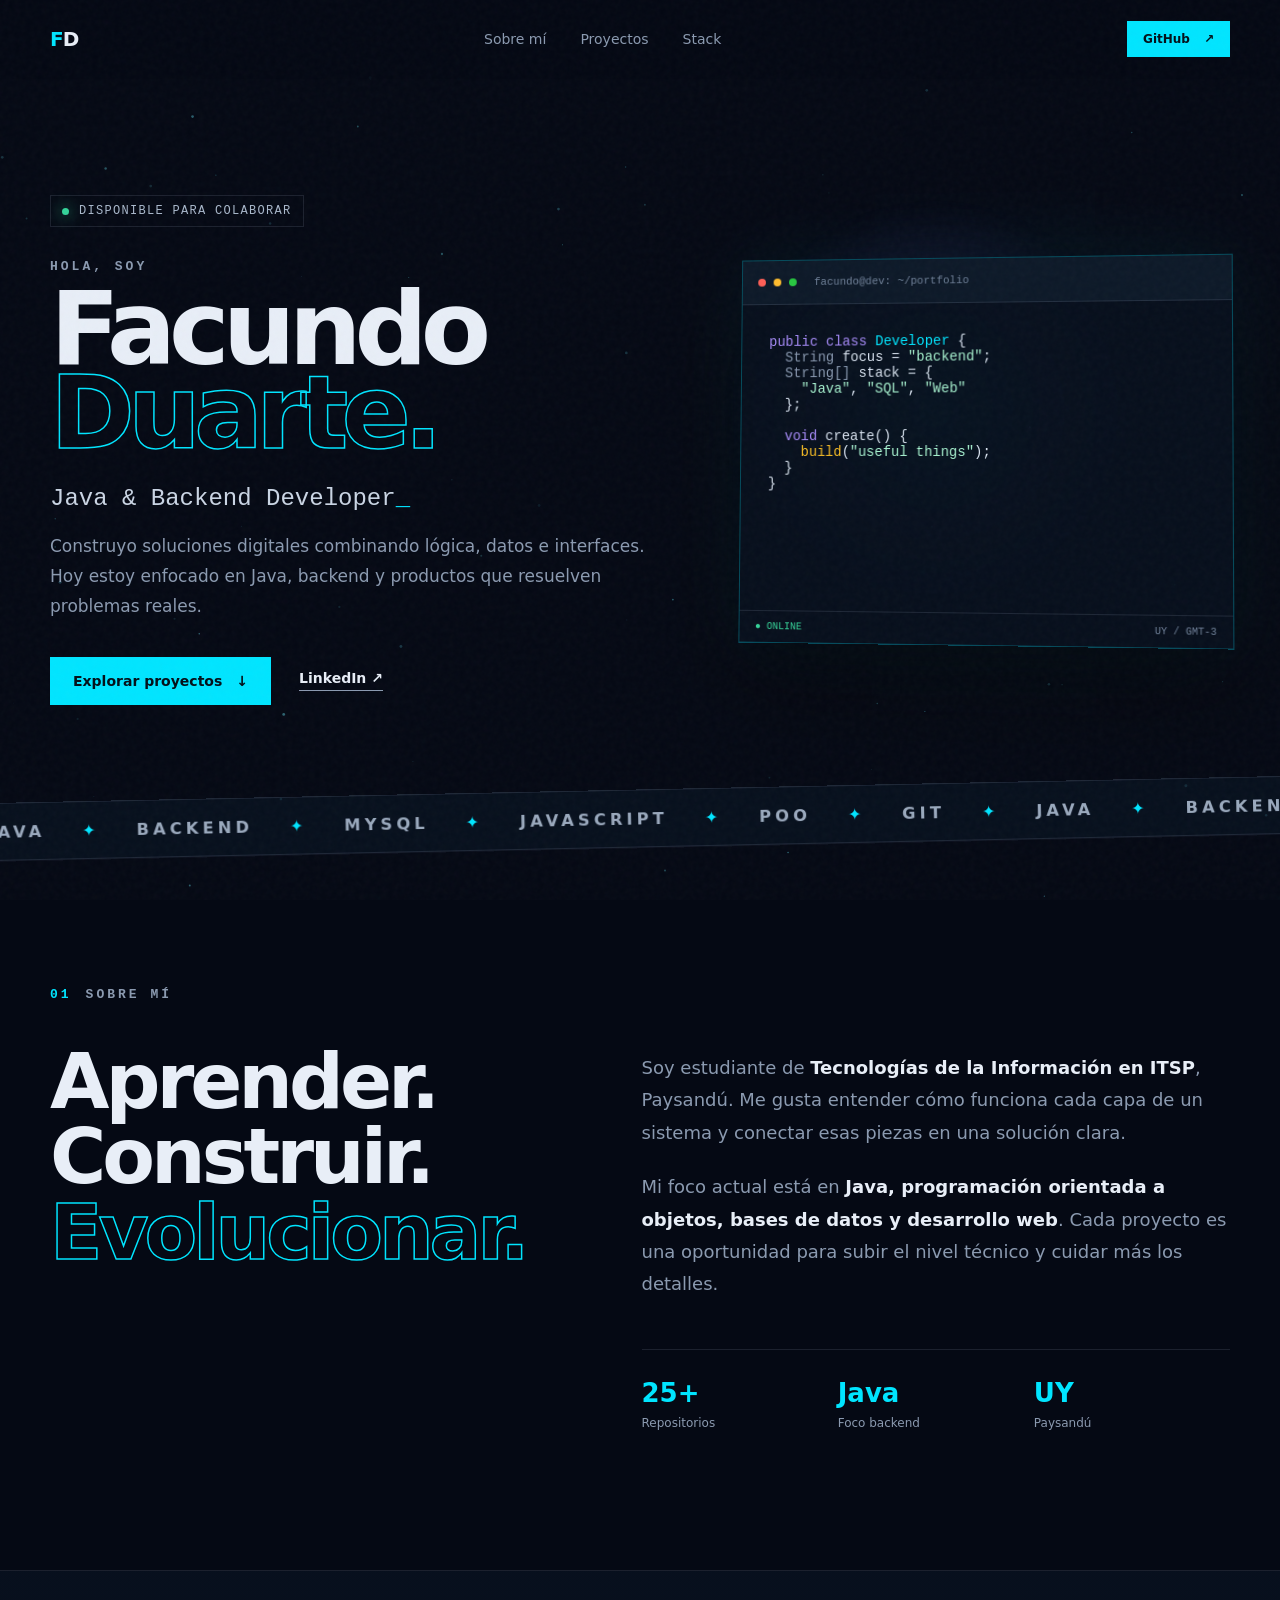
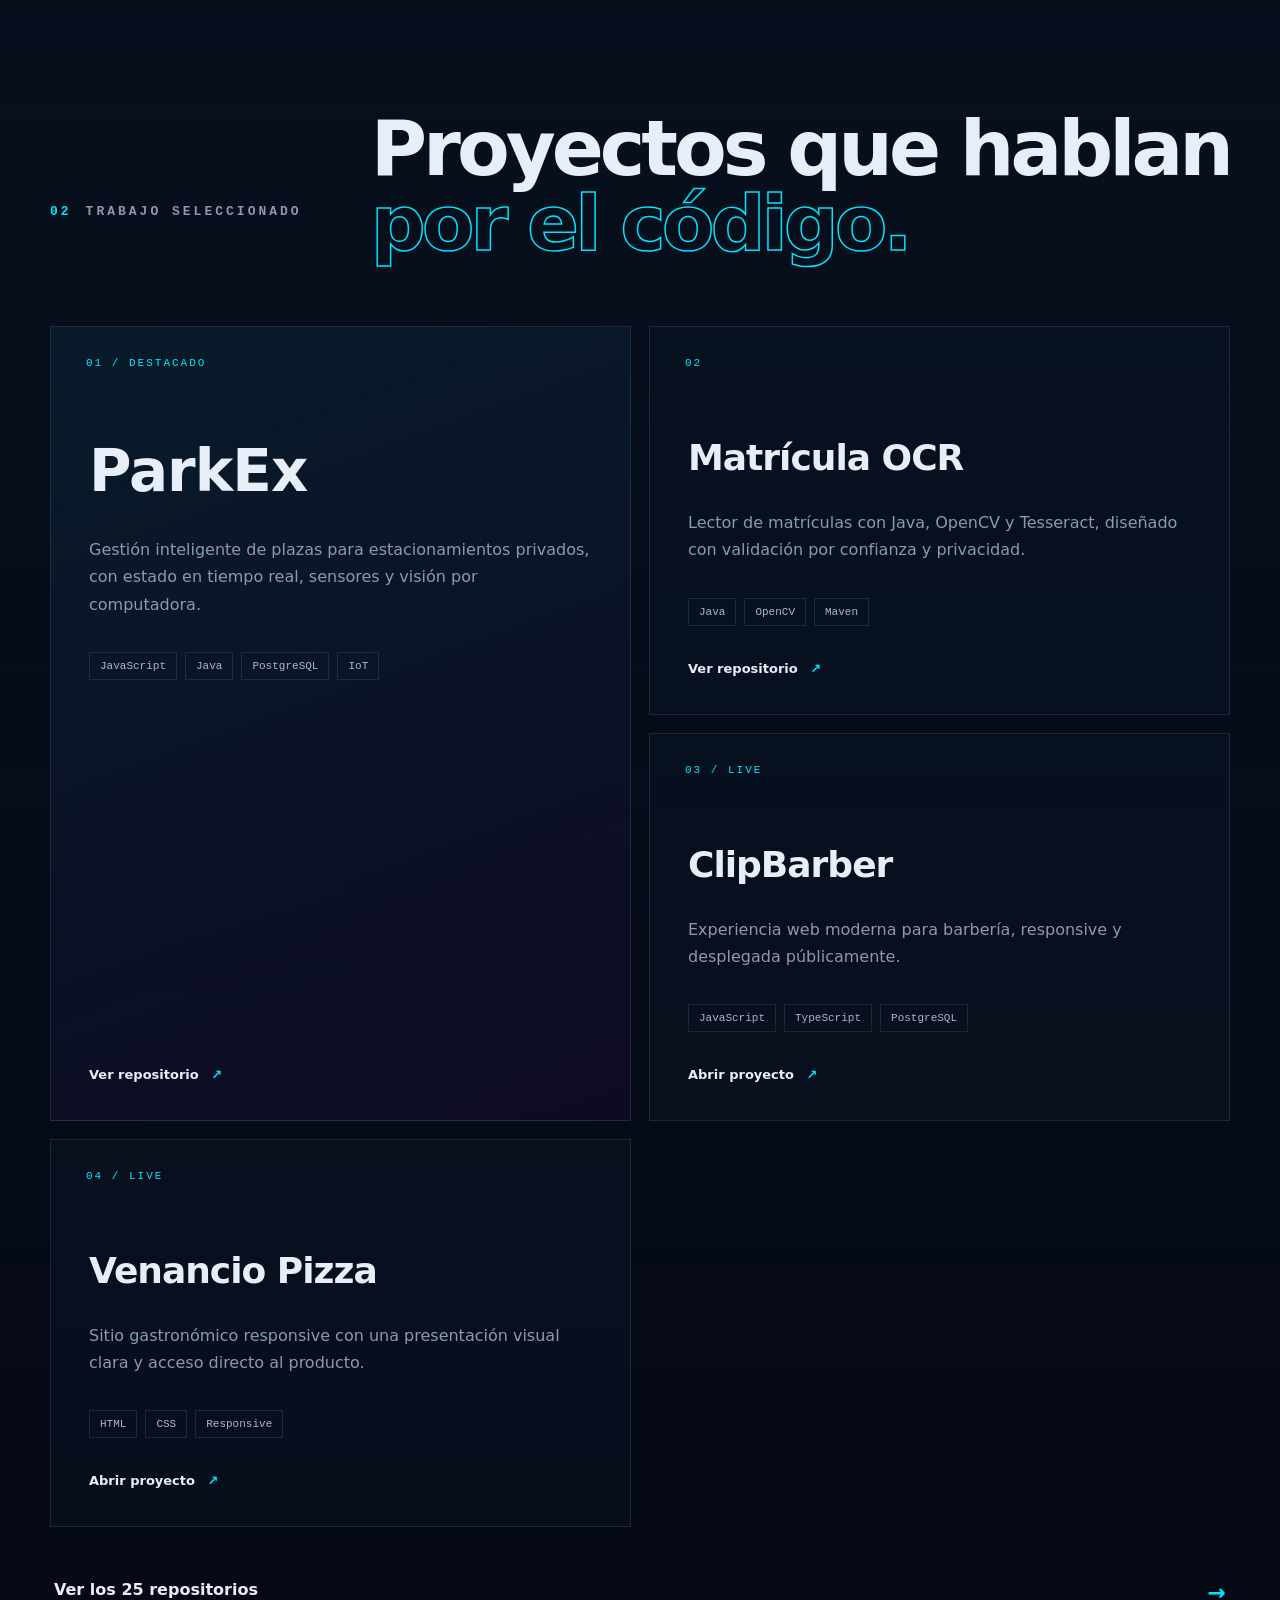
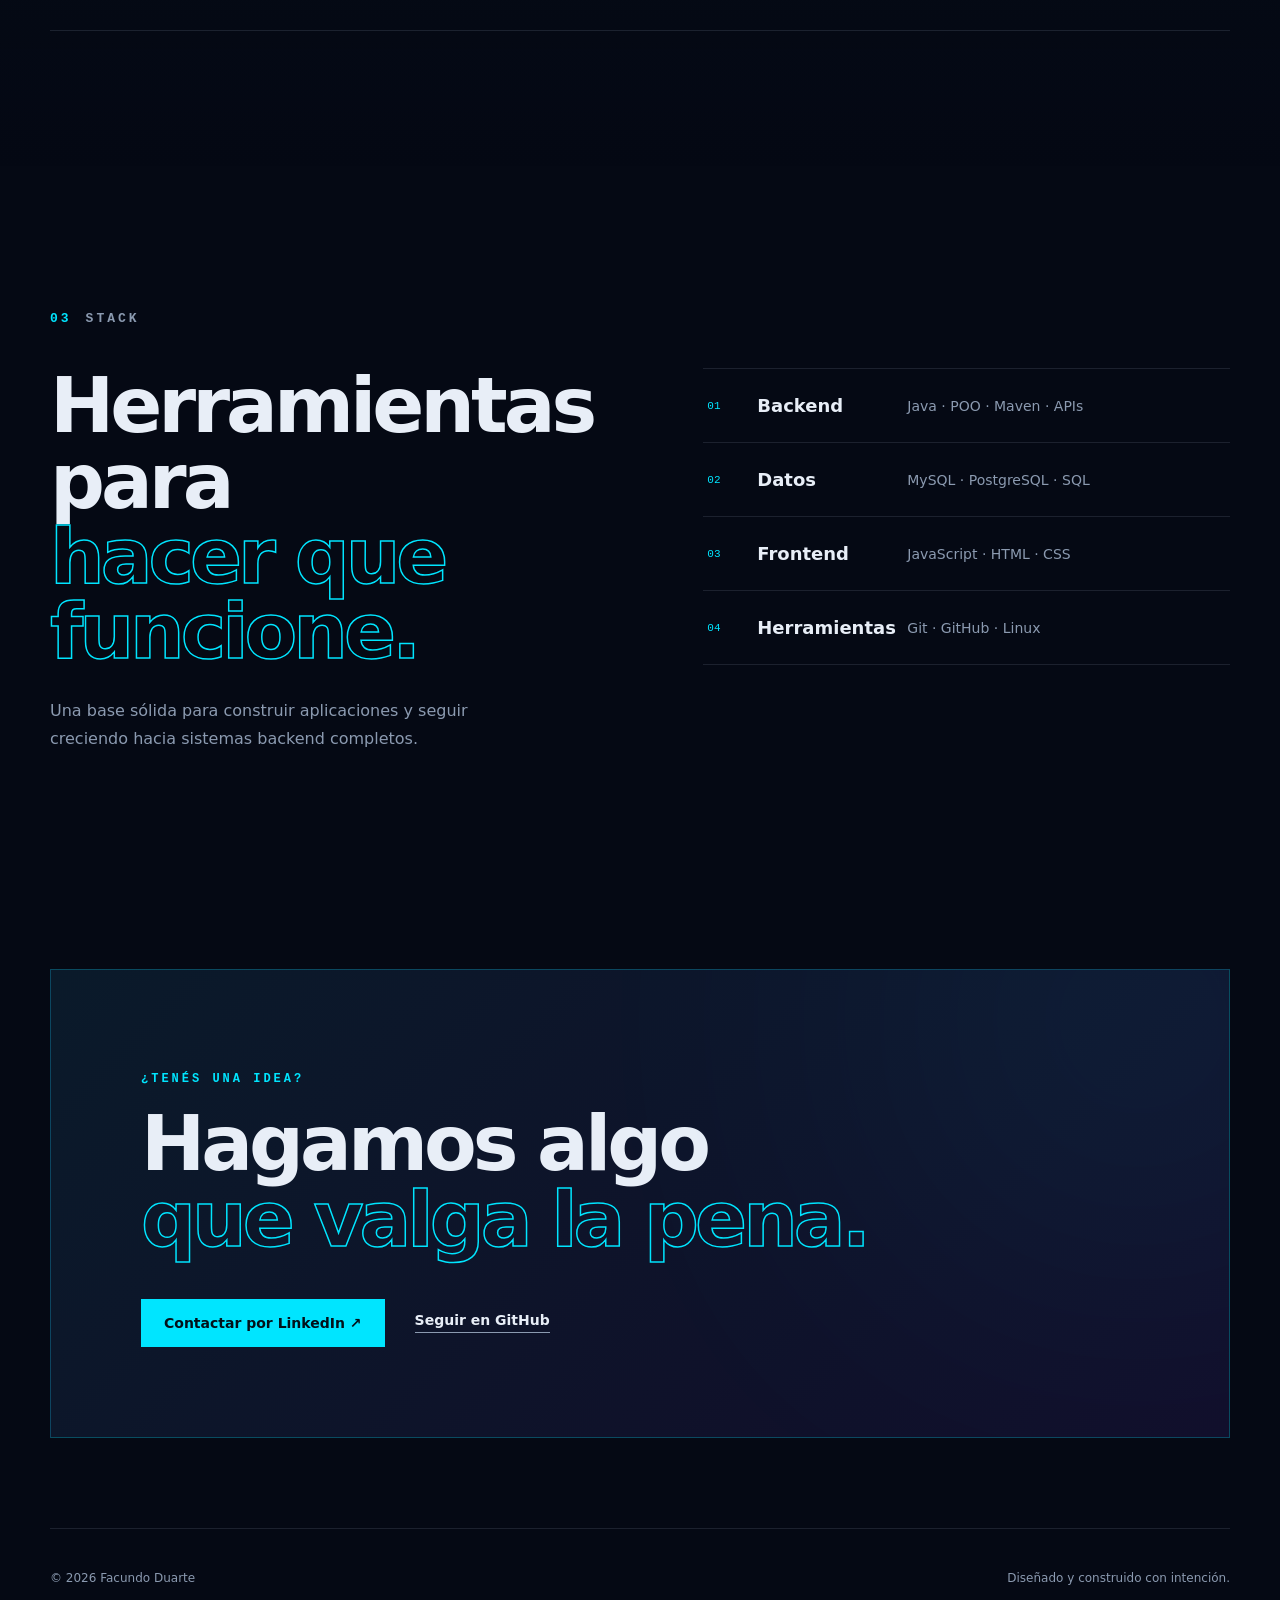
==== index.html @ 16b0f6a1 "feat: publicar portfolio profesional" ====
<!doctype html>
<html lang="es">
<head>
  <meta charset="utf-8" />
  <meta name="viewport" content="width=device-width, initial-scale=1" />
  <meta name="theme-color" content="#07111f" />
  <meta name="description" content="Portfolio de Facundo Duarte, desarrollador Java y backend en formación." />
  <meta property="og:title" content="Facundo Duarte — Java & Backend Developer" />
  <meta property="og:description" content="Proyectos, tecnologías y contacto profesional." />
  <meta property="og:type" content="website" />
  <title>Facundo Duarte — Java & Backend Developer</title>
  <link rel="icon" href="assets/favicon.svg" type="image/svg+xml" />
  <link rel="stylesheet" href="styles.css" />
</head>
<body>
  <canvas id="particles" aria-hidden="true"></canvas>
  <div class="noise" aria-hidden="true"></div>

  <header class="nav-wrap">
    <nav class="nav container" aria-label="Navegación principal">
      <a class="logo" href="#inicio" aria-label="Inicio"><span>F</span>D</a>
      <div class="nav-links">
        <a href="#sobre-mi">Sobre mí</a>
        <a href="#proyectos">Proyectos</a>
        <a href="#stack">Stack</a>
      </div>
      <a class="button button-small" href="https://github.com/facuduarte-dev" target="_blank" rel="noreferrer">GitHub <span>↗</span></a>
    </nav>
  </header>

  <main>
    <section id="inicio" class="hero container">
      <div class="hero-copy reveal">
        <div class="availability"><i></i> Disponible para colaborar</div>
        <p class="eyebrow">HOLA, SOY</p>
        <h1>Facundo<br /><span>Duarte.</span></h1>
        <p class="role"><span id="typed-role">Java & Backend Developer</span><b aria-hidden="true">_</b></p>
        <p class="lead">Construyo soluciones digitales combinando lógica, datos e interfaces. Hoy estoy enfocado en Java, backend y productos que resuelven problemas reales.</p>
        <div class="hero-actions">
          <a class="button" href="#proyectos">Explorar proyectos <span>↓</span></a>
          <a class="text-link" href="https://www.linkedin.com/in/facundo-duarte-176466435/" target="_blank" rel="noreferrer">LinkedIn ↗</a>
        </div>
      </div>
      <div class="hero-visual reveal delay-1" aria-label="Terminal decorativa">
        <div class="orb"></div>
        <article class="terminal tilt-card">
          <div class="terminal-bar"><i></i><i></i><i></i><span>facundo@dev: ~/portfolio</span></div>
          <pre><code><span class="purple">public class</span> <span class="cyan">Developer</span> {
  <span class="muted">String</span> focus = <span class="green">"backend"</span>;
  <span class="muted">String[]</span> stack = {
    <span class="green">"Java"</span>, <span class="green">"SQL"</span>, <span class="green">"Web"</span>
  };

  <span class="purple">void</span> create() {
    <span class="yellow">build</span>(<span class="green">"useful things"</span>);
  }
}</code></pre>
          <div class="terminal-status"><span>● ONLINE</span><span>UY / GMT-3</span></div>
        </article>
      </div>
    </section>

    <section class="marquee" aria-label="Tecnologías principales">
      <div class="marquee-track">
        <span>JAVA</span><i>✦</i><span>BACKEND</span><i>✦</i><span>MYSQL</span><i>✦</i><span>JAVASCRIPT</span><i>✦</i><span>POO</span><i>✦</i><span>GIT</span><i>✦</i>
        <span>JAVA</span><i>✦</i><span>BACKEND</span><i>✦</i><span>MYSQL</span><i>✦</i><span>JAVASCRIPT</span><i>✦</i><span>POO</span><i>✦</i><span>GIT</span><i>✦</i>
      </div>
    </section>

    <section id="sobre-mi" class="section container">
      <div class="section-kicker reveal"><span>01</span> SOBRE MÍ</div>
      <div class="about-grid">
        <h2 class="reveal">Aprender.<br />Construir.<br /><em>Evolucionar.</em></h2>
        <div class="about-copy reveal delay-1">
          <p>Soy estudiante de <strong>Tecnologías de la Información en ITSP</strong>, Paysandú. Me gusta entender cómo funciona cada capa de un sistema y conectar esas piezas en una solución clara.</p>
          <p>Mi foco actual está en <strong>Java, programación orientada a objetos, bases de datos y desarrollo web</strong>. Cada proyecto es una oportunidad para subir el nivel técnico y cuidar más los detalles.</p>
          <div class="facts">
            <div><strong>25+</strong><span>Repositorios</span></div>
            <div><strong>Java</strong><span>Foco backend</span></div>
            <div><strong>UY</strong><span>Paysandú</span></div>
          </div>
        </div>
      </div>
    </section>

    <section id="proyectos" class="section projects-section">
      <div class="container">
        <div class="section-head reveal">
          <div class="section-kicker"><span>02</span> TRABAJO SELECCIONADO</div>
          <h2>Proyectos que hablan<br /><em>por el código.</em></h2>
        </div>
        <div id="project-grid" class="project-grid">
          <article class="project-card featured reveal" data-repo="ParkEx">
            <div class="project-number">01 / DESTACADO</div>
            <h3>ParkEx</h3>
            <p>Gestión inteligente de plazas para estacionamientos privados, con estado en tiempo real, sensores y visión por computadora.</p>
            <div class="tags"><span>JavaScript</span><span>Java</span><span>PostgreSQL</span><span>IoT</span></div>
            <a href="https://github.com/facuduarte-dev/ParkEx" target="_blank" rel="noreferrer">Ver repositorio <b>↗</b></a>
          </article>
          <article class="project-card reveal delay-1" data-repo="MatriculaOCR">
            <div class="project-number">02</div>
            <h3>Matrícula OCR</h3>
            <p>Lector de matrículas con Java, OpenCV y Tesseract, diseñado con validación por confianza y privacidad.</p>
            <div class="tags"><span>Java</span><span>OpenCV</span><span>Maven</span></div>
            <a href="https://github.com/facuduarte-dev/MatriculaOCR" target="_blank" rel="noreferrer">Ver repositorio <b>↗</b></a>
          </article>
          <article class="project-card reveal" data-repo="ClipBarber">
            <div class="project-number">03 / LIVE</div>
            <h3>ClipBarber</h3>
            <p>Experiencia web moderna para barbería, responsive y desplegada públicamente.</p>
            <div class="tags"><span>JavaScript</span><span>TypeScript</span><span>PostgreSQL</span></div>
            <a href="https://clip-barber.vercel.app" target="_blank" rel="noreferrer">Abrir proyecto <b>↗</b></a>
          </article>
          <article class="project-card reveal delay-1" data-repo="venancio-pizza">
            <div class="project-number">04 / LIVE</div>
            <h3>Venancio Pizza</h3>
            <p>Sitio gastronómico responsive con una presentación visual clara y acceso directo al producto.</p>
            <div class="tags"><span>HTML</span><span>CSS</span><span>Responsive</span></div>
            <a href="https://venancio-pizza.vercel.app" target="_blank" rel="noreferrer">Abrir proyecto <b>↗</b></a>
          </article>
        </div>
        <a class="all-projects reveal" href="https://github.com/facuduarte-dev?tab=repositories" target="_blank" rel="noreferrer">Ver los 25 repositorios <span>→</span></a>
      </div>
    </section>

    <section id="stack" class="section container">
      <div class="section-kicker reveal"><span>03</span> STACK</div>
      <div class="stack-grid">
        <div class="stack-intro reveal">
          <h2>Herramientas para<br /><em>hacer que funcione.</em></h2>
          <p>Una base sólida para construir aplicaciones y seguir creciendo hacia sistemas backend completos.</p>
        </div>
        <div class="skills reveal delay-1">
          <div><span>01</span><strong>Backend</strong><p>Java · POO · Maven · APIs</p></div>
          <div><span>02</span><strong>Datos</strong><p>MySQL · PostgreSQL · SQL</p></div>
          <div><span>03</span><strong>Frontend</strong><p>JavaScript · HTML · CSS</p></div>
          <div><span>04</span><strong>Herramientas</strong><p>Git · GitHub · Linux</p></div>
        </div>
      </div>
    </section>

    <section class="cta container reveal">
      <p>¿TENÉS UNA IDEA?</p>
      <h2>Hagamos algo<br /><em>que valga la pena.</em></h2>
      <div>
        <a class="button" href="https://www.linkedin.com/in/facundo-duarte-176466435/" target="_blank" rel="noreferrer">Contactar por LinkedIn ↗</a>
        <a class="text-link" href="https://github.com/facuduarte-dev" target="_blank" rel="noreferrer">Seguir en GitHub</a>
      </div>
    </section>
  </main>

  <footer class="footer container">
    <span>© <span id="year"></span> Facundo Duarte</span>
    <span>Diseñado y construido con intención.</span>
  </footer>

  <script src="script.js"></script>
</body>
</html>
---- styles.css ----
:root{--bg:#050914;--panel:#091322;--text:#e8eef7;--muted:#8b9ab0;--cyan:#00e5ff;--purple:#a78bfa;--green:#a7f3d0;--line:rgba(148,163,184,.16);--max:1180px}
*{box-sizing:border-box}html{scroll-behavior:smooth}body{margin:0;background:var(--bg);color:var(--text);font-family:Inter,ui-sans-serif,system-ui,-apple-system,"Segoe UI",sans-serif;overflow-x:hidden}a{color:inherit;text-decoration:none}.container{width:min(var(--max),calc(100% - 44px));margin-inline:auto}
#particles{position:fixed;inset:0;width:100%;height:100%;pointer-events:none;z-index:-2}.noise{position:fixed;inset:0;opacity:.035;pointer-events:none;z-index:20;background-image:url("data:image/svg+xml,%3Csvg viewBox='0 0 180 180' xmlns='http://www.w3.org/2000/svg'%3E%3Cfilter id='n'%3E%3CfeTurbulence type='fractalNoise' baseFrequency='.9' numOctaves='3' stitchTiles='stitch'/%3E%3C/filter%3E%3Crect width='100%25' height='100%25' filter='url(%23n)' opacity='.9'/%3E%3C/svg%3E")}
.nav-wrap{position:fixed;top:0;left:0;right:0;z-index:10;background:rgba(5,9,20,.72);backdrop-filter:blur(18px);border-bottom:1px solid transparent;transition:.3s}.nav-wrap.scrolled{border-color:var(--line)}.nav{height:78px;display:flex;align-items:center;justify-content:space-between}.logo{font-weight:900;font-size:20px;letter-spacing:-1px}.logo span{color:var(--cyan)}.nav-links{display:flex;gap:34px;color:var(--muted);font-size:14px}.nav-links a{transition:.2s}.nav-links a:hover{color:var(--cyan)}
.button{display:inline-flex;align-items:center;gap:14px;background:var(--cyan);color:#031019;padding:15px 22px;border:1px solid var(--cyan);font-weight:800;font-size:14px;transition:.25s;box-shadow:0 0 0 rgba(0,229,255,0)}.button:hover{transform:translateY(-3px);box-shadow:0 10px 35px rgba(0,229,255,.2)}.button-small{padding:10px 15px;font-size:12px}.text-link{font-size:14px;font-weight:700;border-bottom:1px solid var(--muted);padding-bottom:4px;transition:.2s}.text-link:hover{color:var(--cyan);border-color:var(--cyan)}
.hero{min-height:790px;display:grid;grid-template-columns:1.12fr .88fr;align-items:center;gap:55px;padding-top:110px}.availability{display:inline-flex;align-items:center;gap:10px;color:#a9b8cb;font:12px ui-monospace,SFMono-Regular,Consolas,monospace;letter-spacing:1.3px;text-transform:uppercase;border:1px solid var(--line);padding:8px 11px;margin-bottom:32px}.availability i{width:7px;height:7px;border-radius:50%;background:#34d399;box-shadow:0 0 15px #34d399;animation:pulse 2s infinite}.eyebrow,.section-kicker{font:700 13px ui-monospace,SFMono-Regular,Consolas,monospace;letter-spacing:3px;color:var(--muted)}.eyebrow{margin:0 0 13px}.hero h1{font-size:clamp(67px,8vw,112px);line-height:.82;letter-spacing:-7px;margin:0;font-weight:900}.hero h1 span,.section h2 em,.cta h2 em{font-style:normal;color:transparent;-webkit-text-stroke:1.5px var(--cyan)}.role{font:500 clamp(17px,2vw,24px) ui-monospace,SFMono-Regular,Consolas,monospace;color:#cad5e4;margin:30px 0 20px}.role b{color:var(--cyan);animation:blink 1s steps(2,end) infinite}.lead{max-width:620px;color:var(--muted);line-height:1.75;font-size:17px}.hero-actions{display:flex;align-items:center;gap:28px;margin-top:35px}
.hero-visual{position:relative;perspective:1200px}.orb{position:absolute;width:420px;height:420px;border-radius:50%;background:radial-gradient(circle,rgba(0,229,255,.22),rgba(139,92,246,.08) 45%,transparent 70%);filter:blur(8px);inset:-55px auto auto -10px;animation:drift 7s ease-in-out infinite}.terminal{position:relative;background:rgba(7,16,29,.92);border:1px solid rgba(0,229,255,.28);box-shadow:0 35px 90px rgba(0,0,0,.46),0 0 80px rgba(0,229,255,.07);transform:rotateY(-5deg) rotateX(2deg);transition:transform .2s}.terminal-bar{height:45px;display:flex;align-items:center;gap:8px;padding:0 16px;background:#0d1928;border-bottom:1px solid var(--line)}.terminal-bar i{width:8px;height:8px;border-radius:50%;background:#ff5f57}.terminal-bar i:nth-child(2){background:#febc2e}.terminal-bar i:nth-child(3){background:#28c840}.terminal-bar span{margin-left:10px;color:#6f8098;font:11px ui-monospace,Consolas,monospace}.terminal pre{margin:0;padding:30px 28px;min-height:310px;line-height:1.8;overflow:auto;color:#d9e3f0;font:14px ui-monospace,SFMono-Regular,Consolas,monospace}.purple{color:var(--purple)}.cyan{color:var(--cyan)}.green{color:var(--green)}.yellow{color:#fbbf24}.muted{color:#8898af}.terminal-status{display:flex;justify-content:space-between;border-top:1px solid var(--line);padding:10px 16px;color:#6f8098;font:10px ui-monospace,Consolas,monospace}.terminal-status span:first-child{color:#34d399}
.marquee{overflow:hidden;border-block:1px solid var(--line);background:rgba(9,19,34,.65);transform:rotate(-1.2deg) scale(1.02)}.marquee-track{width:max-content;display:flex;align-items:center;gap:36px;padding:18px 0;animation:marquee 27s linear infinite;font-weight:900;letter-spacing:4px;color:#9aa9bd}.marquee-track i{color:var(--cyan);font-style:normal}
.section{padding:140px 0}.section-kicker{display:flex;gap:14px;align-items:center;margin-bottom:42px}.section-kicker span{color:var(--cyan)}.about-grid,.stack-grid{display:grid;grid-template-columns:.9fr 1.1fr;gap:110px}.section h2,.cta h2{font-size:clamp(48px,6vw,82px);line-height:.98;letter-spacing:-4px;margin:0}.about-copy{padding-top:8px}.about-copy>p{color:var(--muted);font-size:18px;line-height:1.8;margin:0 0 22px}.about-copy strong{color:var(--text)}.facts{display:grid;grid-template-columns:repeat(3,1fr);border-top:1px solid var(--line);margin-top:48px;padding-top:28px}.facts div{display:flex;flex-direction:column;gap:8px}.facts strong{font-size:26px;color:var(--cyan)}.facts span{font-size:12px;color:var(--muted)}
.projects-section{background:linear-gradient(180deg,rgba(9,19,34,.72),rgba(5,9,20,0));border-top:1px solid var(--line)}.section-head{display:flex;align-items:end;justify-content:space-between;margin-bottom:65px}.project-grid{display:grid;grid-template-columns:repeat(2,1fr);gap:18px}.project-card{min-height:370px;padding:38px;display:flex;flex-direction:column;background:rgba(9,19,34,.68);border:1px solid var(--line);position:relative;overflow:hidden;transition:.3s}.project-card:before{content:"";position:absolute;inset:0;background:radial-gradient(circle at 80% 10%,rgba(0,229,255,.12),transparent 35%);opacity:0;transition:.3s}.project-card:hover{border-color:rgba(0,229,255,.45);transform:translateY(-6px)}.project-card:hover:before{opacity:1}.project-card.featured{grid-row:span 2;min-height:758px;background:linear-gradient(160deg,rgba(9,28,44,.95),rgba(16,11,37,.8));justify-content:flex-end}.project-number{position:absolute;top:30px;left:35px;color:var(--cyan);font:11px ui-monospace,Consolas,monospace;letter-spacing:2px}.project-card h3{font-size:36px;margin:72px 0 15px;letter-spacing:-1px}.project-card.featured h3{font-size:58px}.project-card p{color:var(--muted);line-height:1.7;max-width:520px}.tags{display:flex;flex-wrap:wrap;gap:8px;margin:18px 0 35px}.tags span{font:11px ui-monospace,Consolas,monospace;padding:7px 10px;border:1px solid var(--line);color:#aab8ca}.project-card a{margin-top:auto;font-size:13px;font-weight:800;position:relative}.project-card a b{color:var(--cyan);margin-left:8px}.all-projects{margin-top:28px;padding:25px 4px;border-bottom:1px solid var(--line);display:flex;justify-content:space-between;font-weight:700}.all-projects span{color:var(--cyan);font-size:22px}
.stack-intro p{color:var(--muted);line-height:1.75;max-width:480px;margin-top:28px}.skills{border-top:1px solid var(--line)}.skills>div{display:grid;grid-template-columns:50px 150px 1fr;align-items:center;padding:26px 4px;border-bottom:1px solid var(--line);transition:.2s}.skills>div:hover{padding-left:12px;background:rgba(0,229,255,.025)}.skills span{color:var(--cyan);font:11px ui-monospace,Consolas,monospace}.skills strong{font-size:18px}.skills p{color:var(--muted);margin:0;font-size:14px}
.cta{margin-top:60px;margin-bottom:90px;padding:90px;background:linear-gradient(135deg,#0a1a2a,#120d2a);border:1px solid rgba(0,229,255,.25);position:relative;overflow:hidden}.cta:after{content:"";position:absolute;width:420px;height:420px;border-radius:50%;background:var(--cyan);filter:blur(170px);opacity:.12;right:-120px;top:-160px}.cta>p{font:700 12px ui-monospace,Consolas,monospace;letter-spacing:3px;color:var(--cyan)}.cta h2{margin:20px 0 42px}.cta>div{display:flex;align-items:center;gap:30px;position:relative;z-index:1}.footer{min-height:100px;border-top:1px solid var(--line);display:flex;justify-content:space-between;align-items:center;color:var(--muted);font-size:12px}
.reveal{opacity:0;transform:translateY(28px);transition:opacity .75s ease,transform .75s ease}.reveal.visible{opacity:1;transform:none}.delay-1{transition-delay:.14s}
@keyframes blink{50%{opacity:0}}@keyframes pulse{50%{opacity:.4;transform:scale(.75)}}@keyframes drift{50%{transform:translate(25px,-18px) scale(1.08)}}@keyframes marquee{to{transform:translateX(-50%)}}
@media(max-width:900px){.nav-links{display:none}.hero{grid-template-columns:1fr;padding-top:150px;padding-bottom:100px}.hero-visual{max-width:590px}.about-grid,.stack-grid{grid-template-columns:1fr;gap:55px}.section-head{display:block}.project-grid{grid-template-columns:1fr}.project-card.featured{grid-row:auto;min-height:480px}.project-card{min-height:360px}.cta{padding:60px 36px}}
@media(max-width:560px){.container{width:min(var(--max),calc(100% - 28px))}.hero{min-height:auto}.hero h1{font-size:62px;letter-spacing:-5px}.hero-actions{align-items:flex-start;flex-direction:column}.terminal pre{font-size:11px;padding:23px 18px}.section{padding:100px 0}.section h2,.cta h2{font-size:46px;letter-spacing:-3px}.facts{gap:12px}.facts strong{font-size:20px}.project-card{padding:28px}.project-card.featured h3{font-size:44px}.skills>div{grid-template-columns:35px 1fr}.skills p{grid-column:2;margin-top:8px}.cta{margin-inline:14px;width:auto;padding:50px 25px}.cta>div{align-items:flex-start;flex-direction:column}.footer{gap:18px;align-items:flex-start;flex-direction:column;justify-content:center}}
@media(prefers-reduced-motion:reduce){html{scroll-behavior:auto}*,*:before,*:after{animation-duration:.01ms!important;animation-iteration-count:1!important;transition-duration:.01ms!important}.reveal{opacity:1;transform:none}}
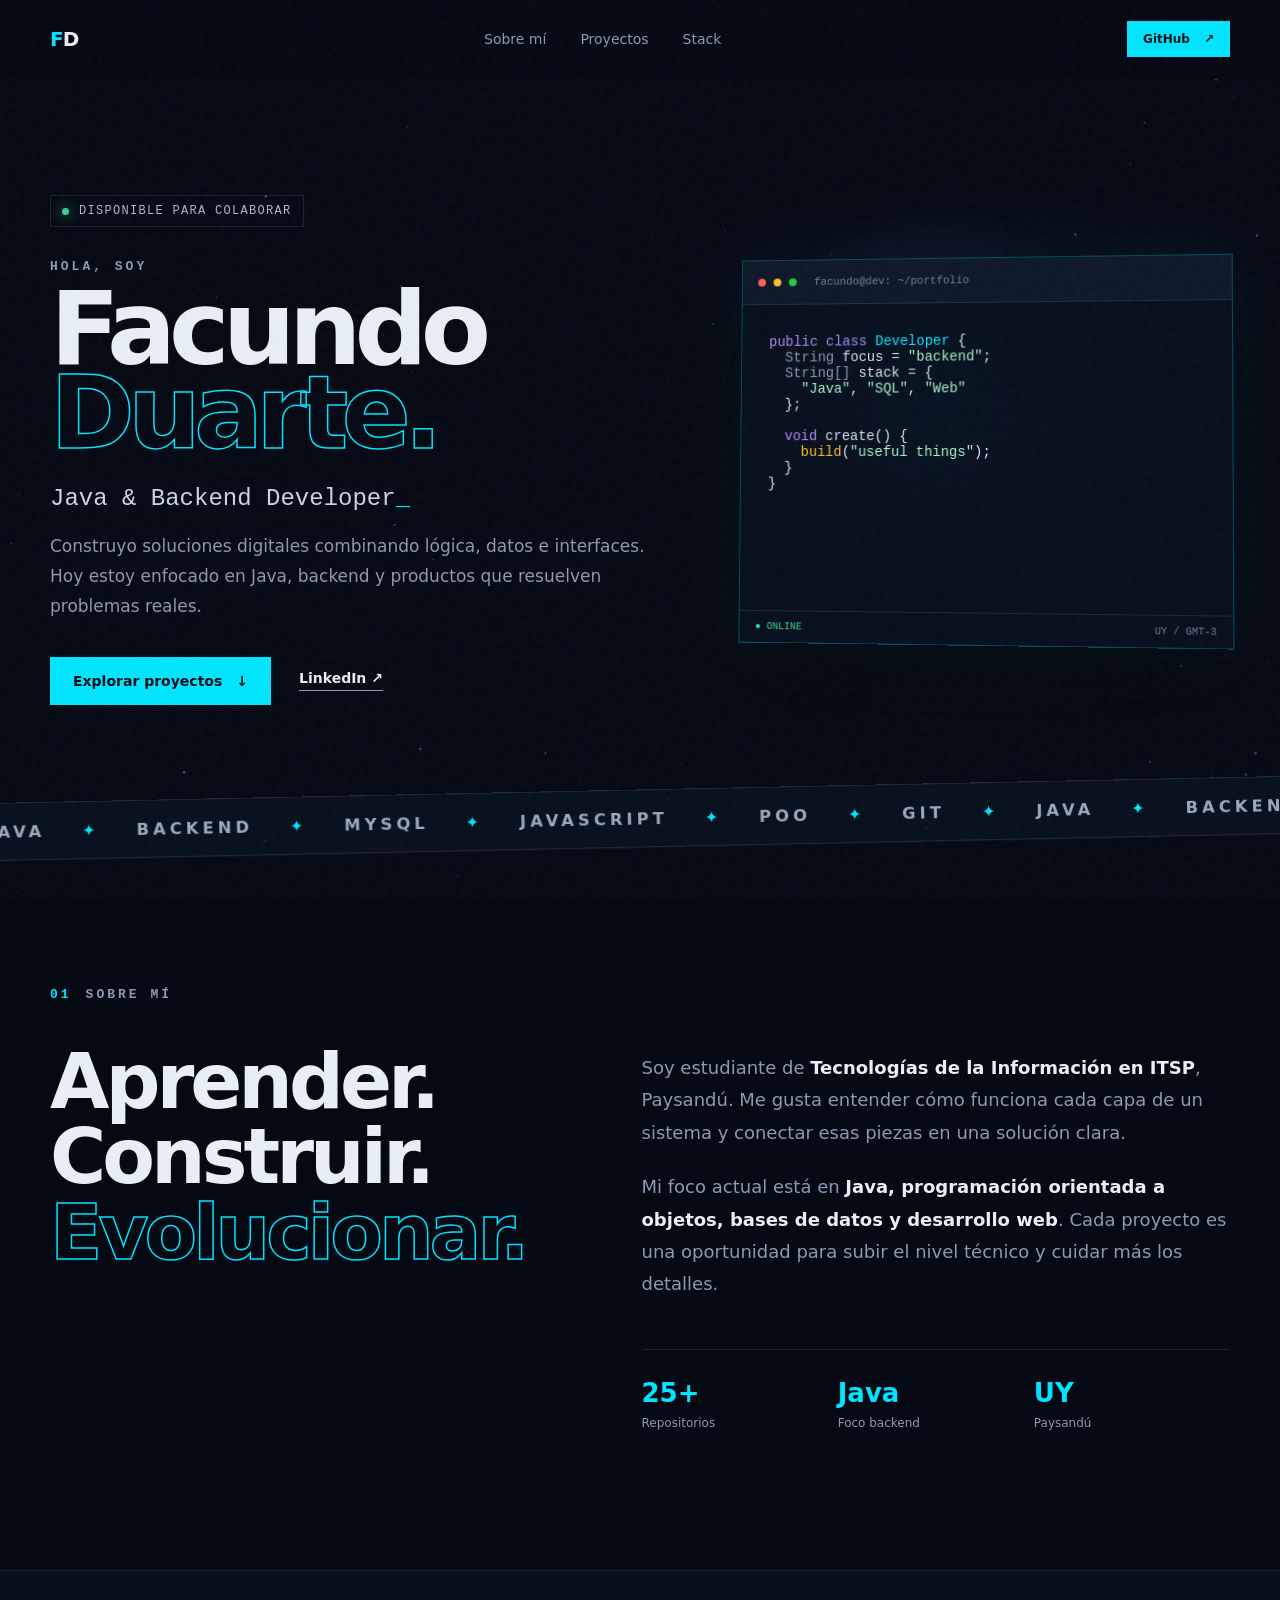
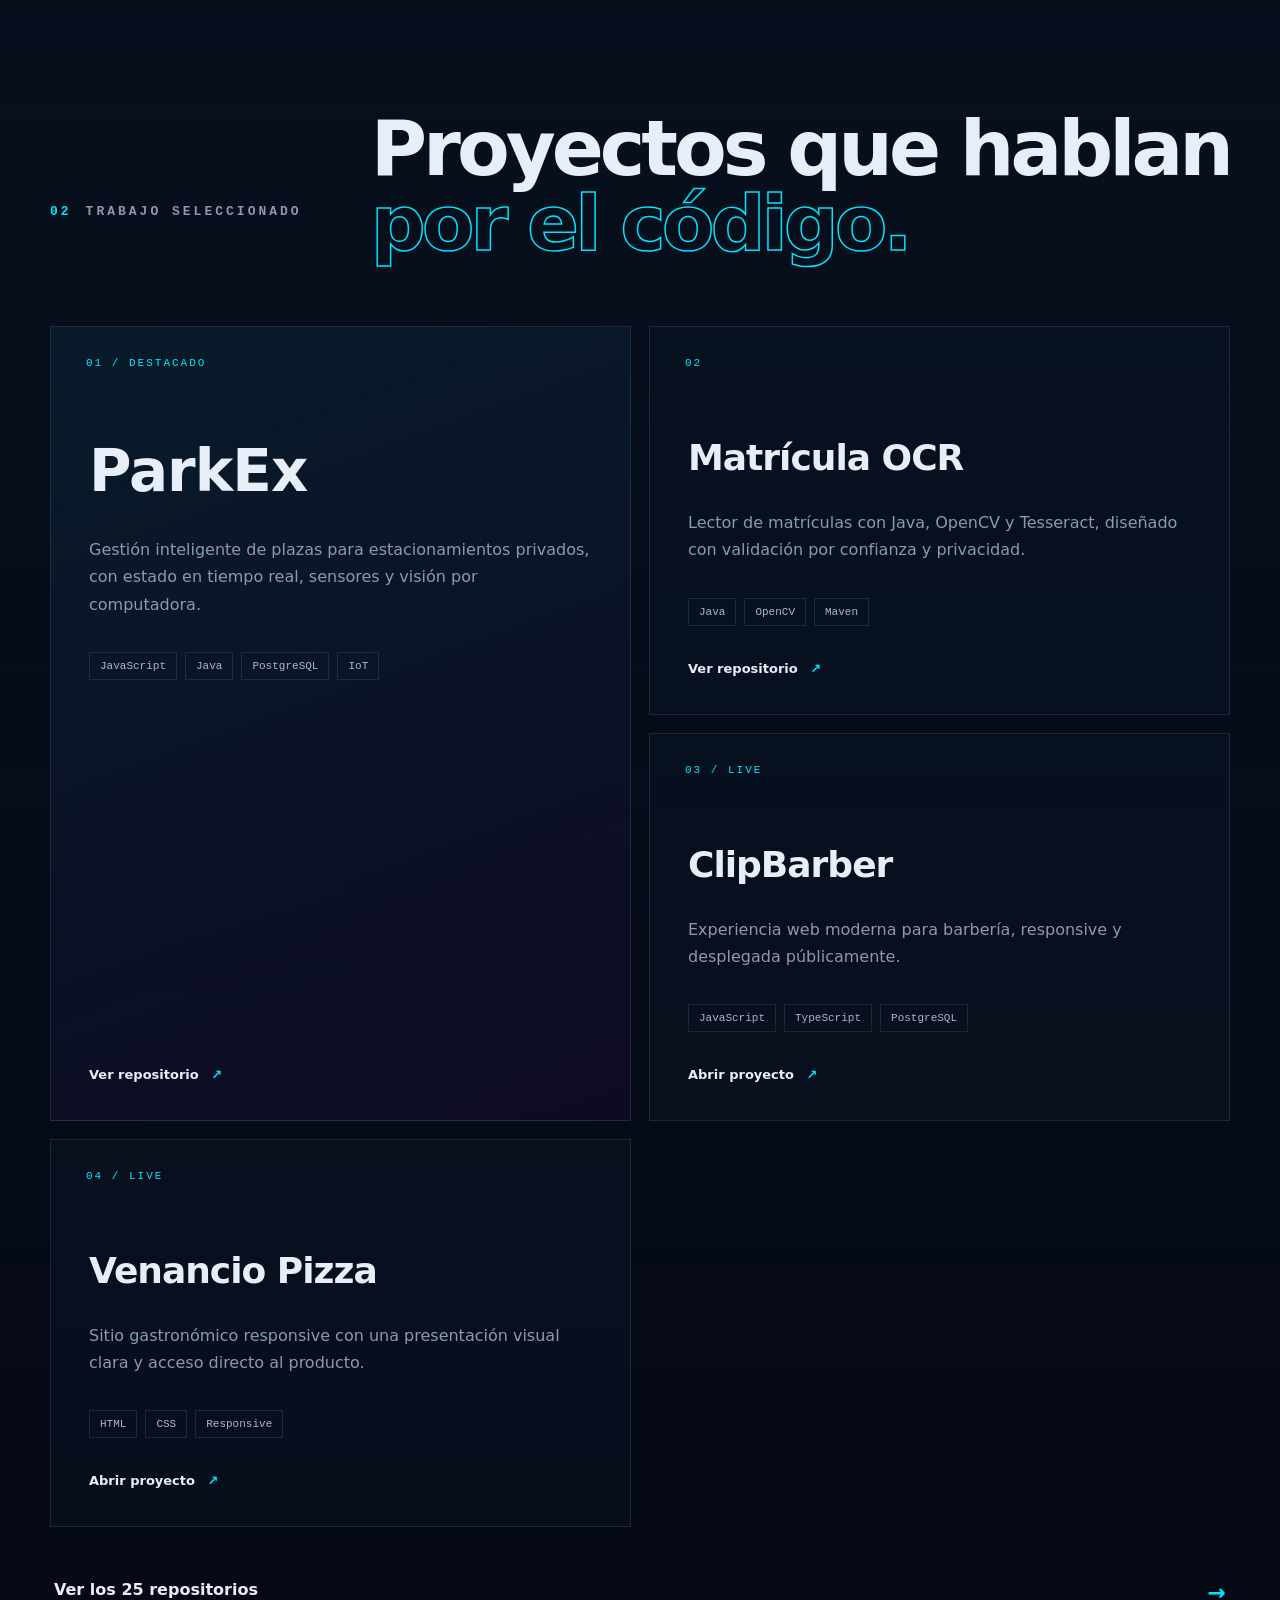
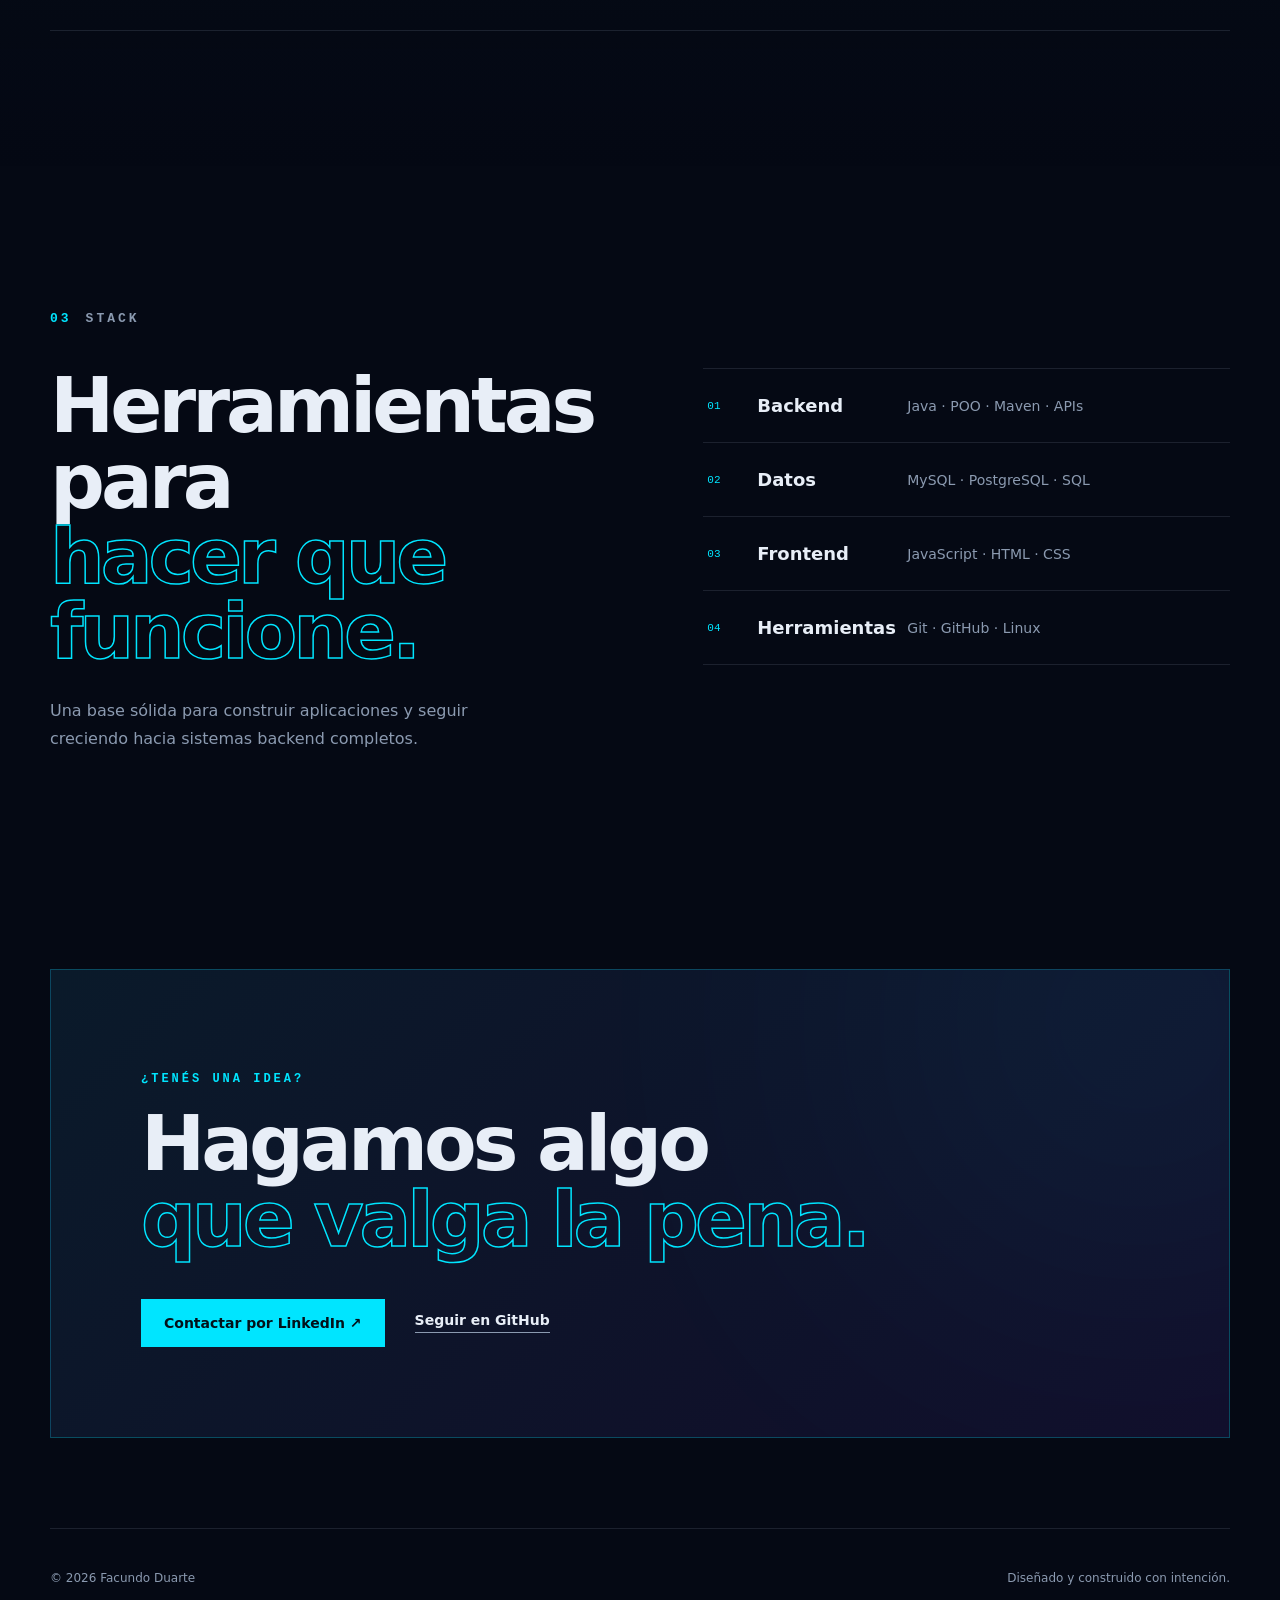
==== commit e997af54: "docs: update renamed project links" ====
--- a/index.html
+++ b/index.html
@@ -97,14 +97,14 @@
             <div class="tags"><span>JavaScript</span><span>Java</span><span>PostgreSQL</span><span>IoT</span></div>
             <a href="https://github.com/facuduarte-dev/ParkEx" target="_blank" rel="noreferrer">Ver repositorio <b>↗</b></a>
           </article>
-          <article class="project-card reveal delay-1" data-repo="MatriculaOCR">
+          <article class="project-card reveal delay-1" data-repo="matricula-ocr">
             <div class="project-number">02</div>
             <h3>Matrícula OCR</h3>
             <p>Lector de matrículas con Java, OpenCV y Tesseract, diseñado con validación por confianza y privacidad.</p>
             <div class="tags"><span>Java</span><span>OpenCV</span><span>Maven</span></div>
-            <a href="https://github.com/facuduarte-dev/MatriculaOCR" target="_blank" rel="noreferrer">Ver repositorio <b>↗</b></a>
+            <a href="https://github.com/facuduarte-dev/matricula-ocr" target="_blank" rel="noreferrer">Ver repositorio <b>↗</b></a>
           </article>
-          <article class="project-card reveal" data-repo="ClipBarber">
+          <article class="project-card reveal" data-repo="clip-barber">
             <div class="project-number">03 / LIVE</div>
             <h3>ClipBarber</h3>
             <p>Experiencia web moderna para barbería, responsive y desplegada públicamente.</p>
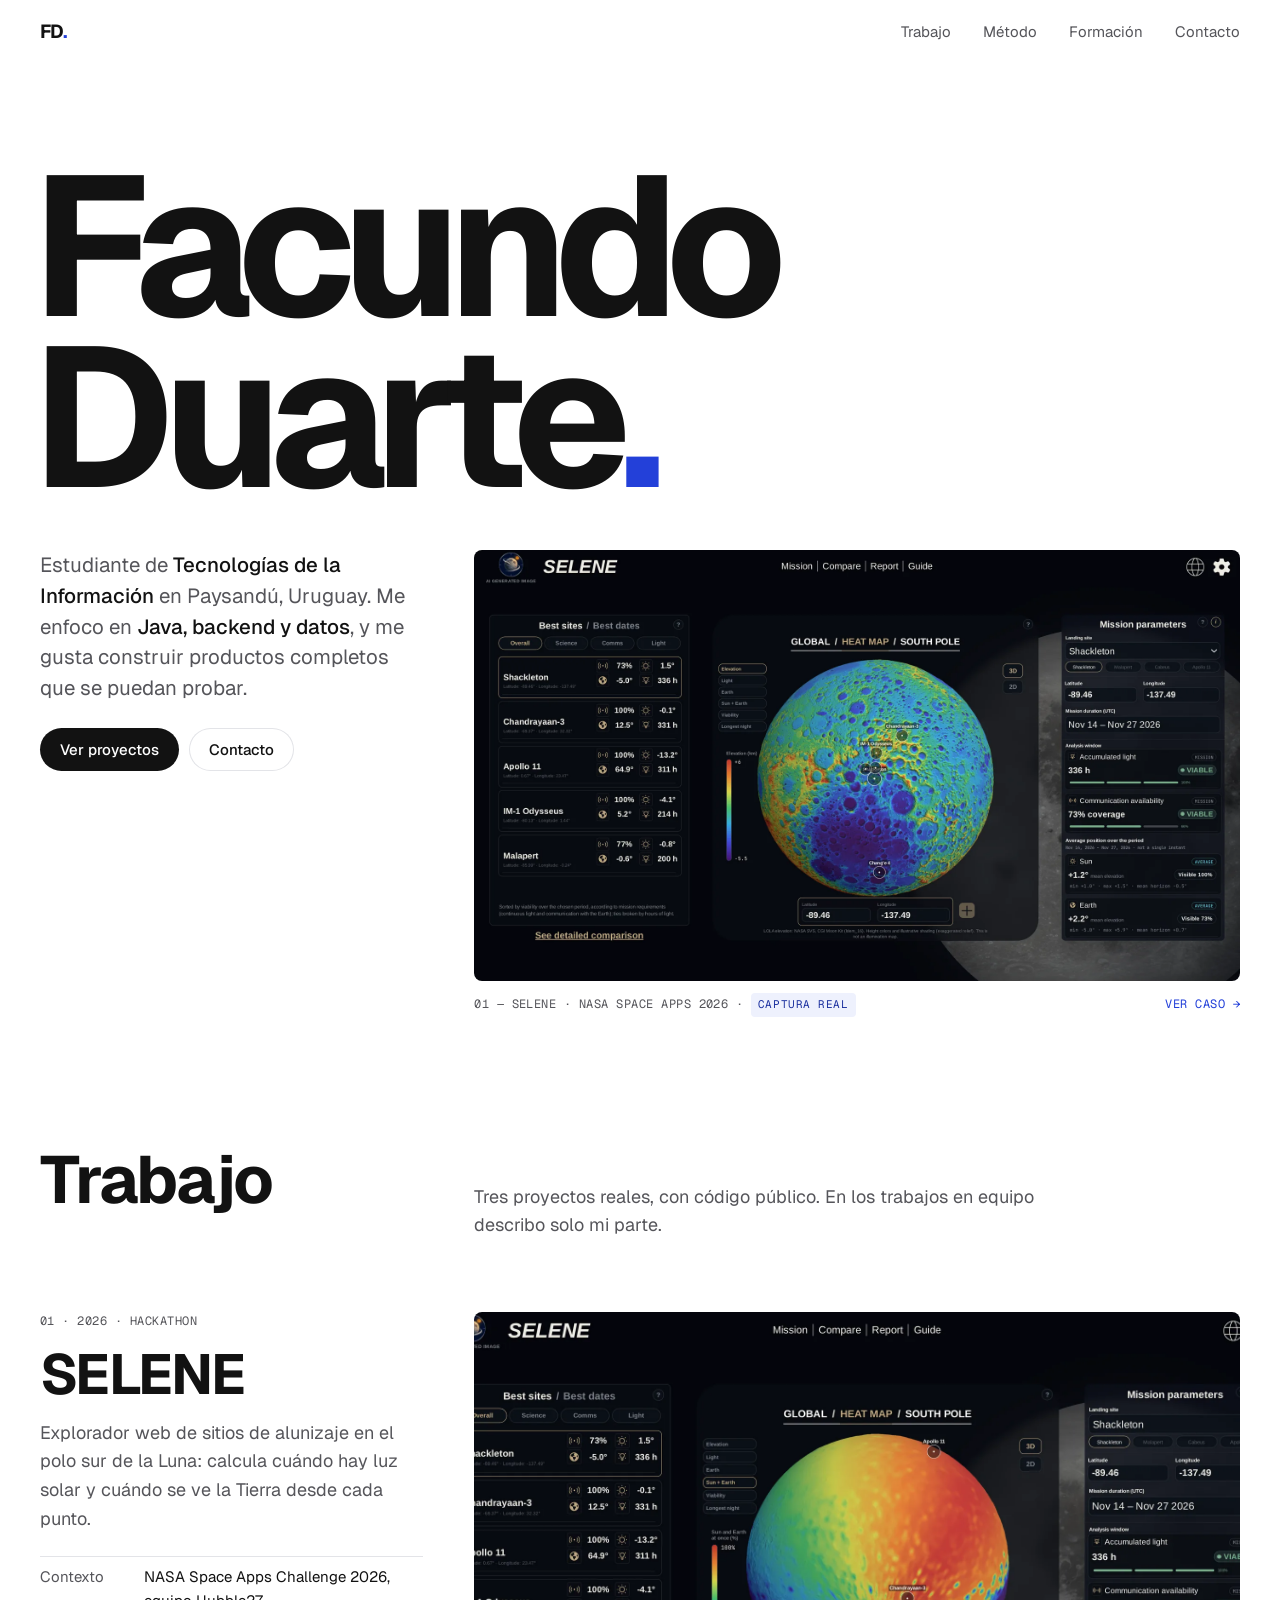
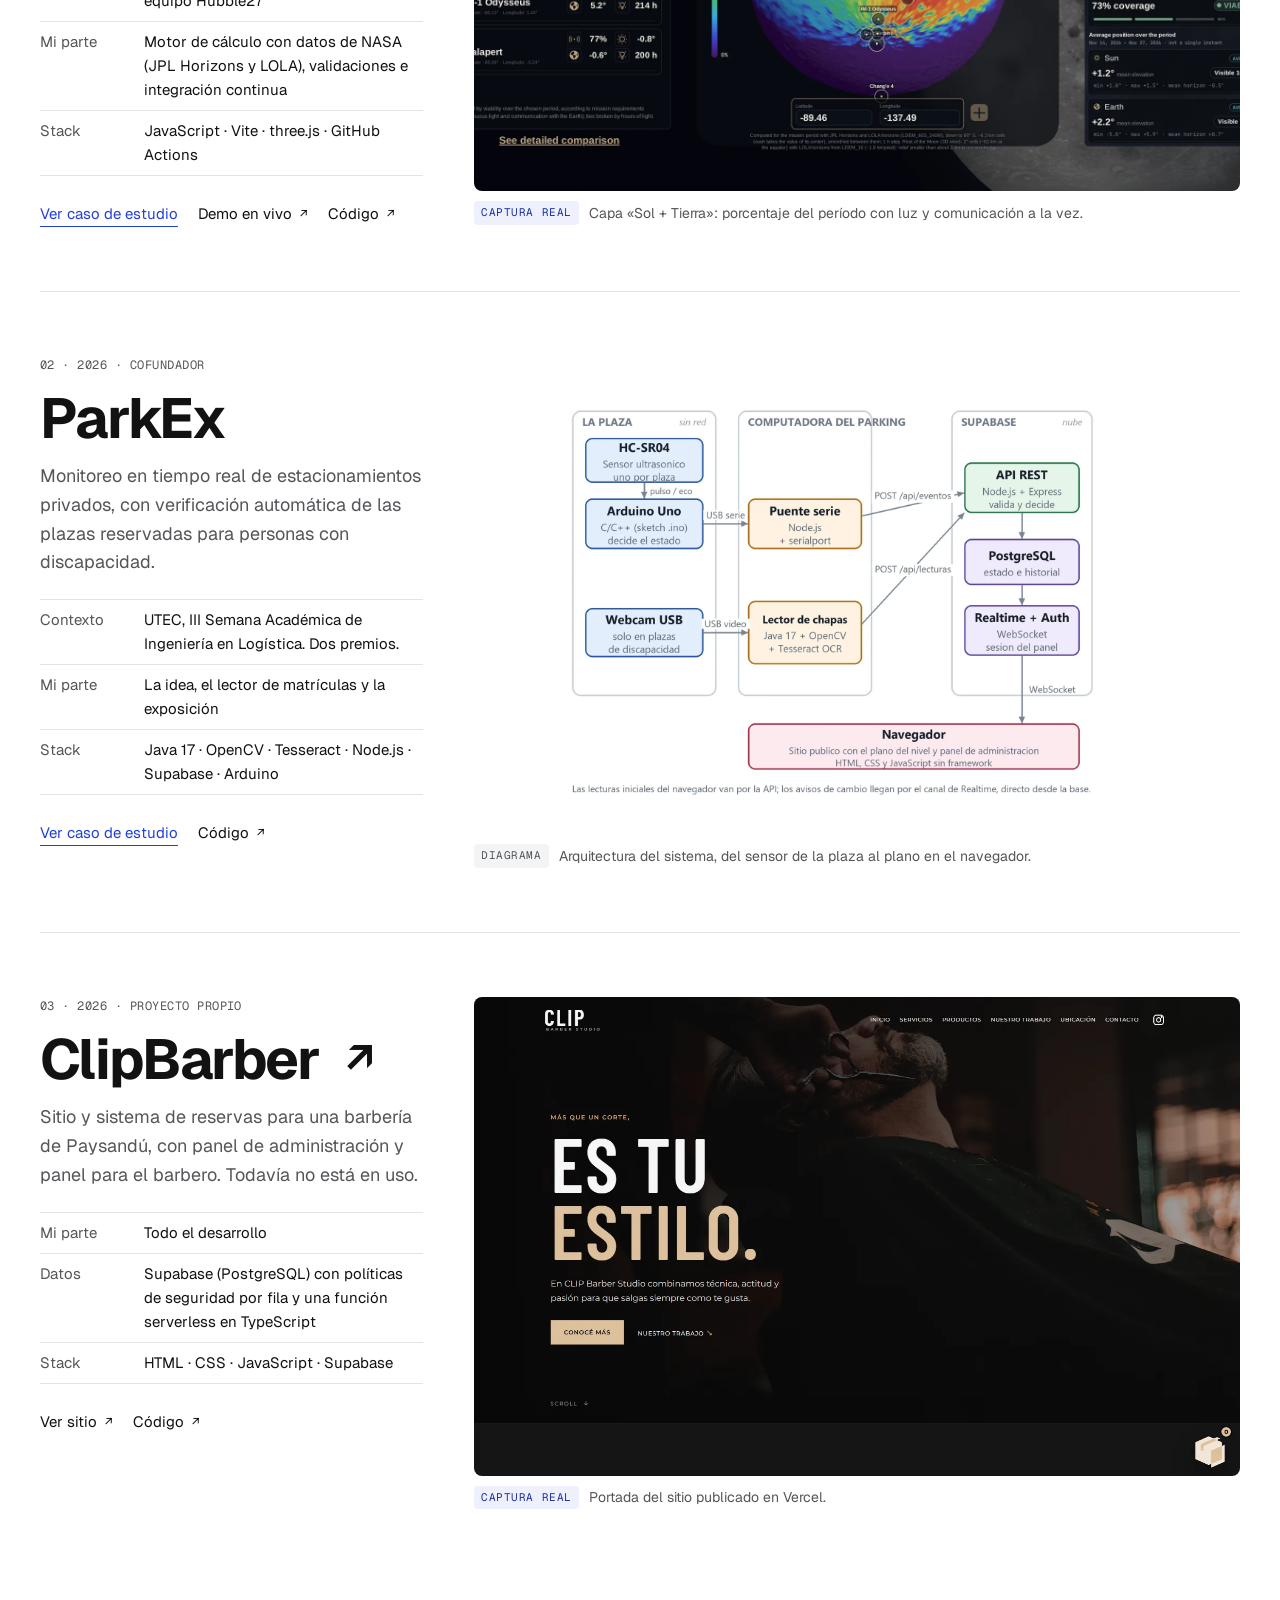
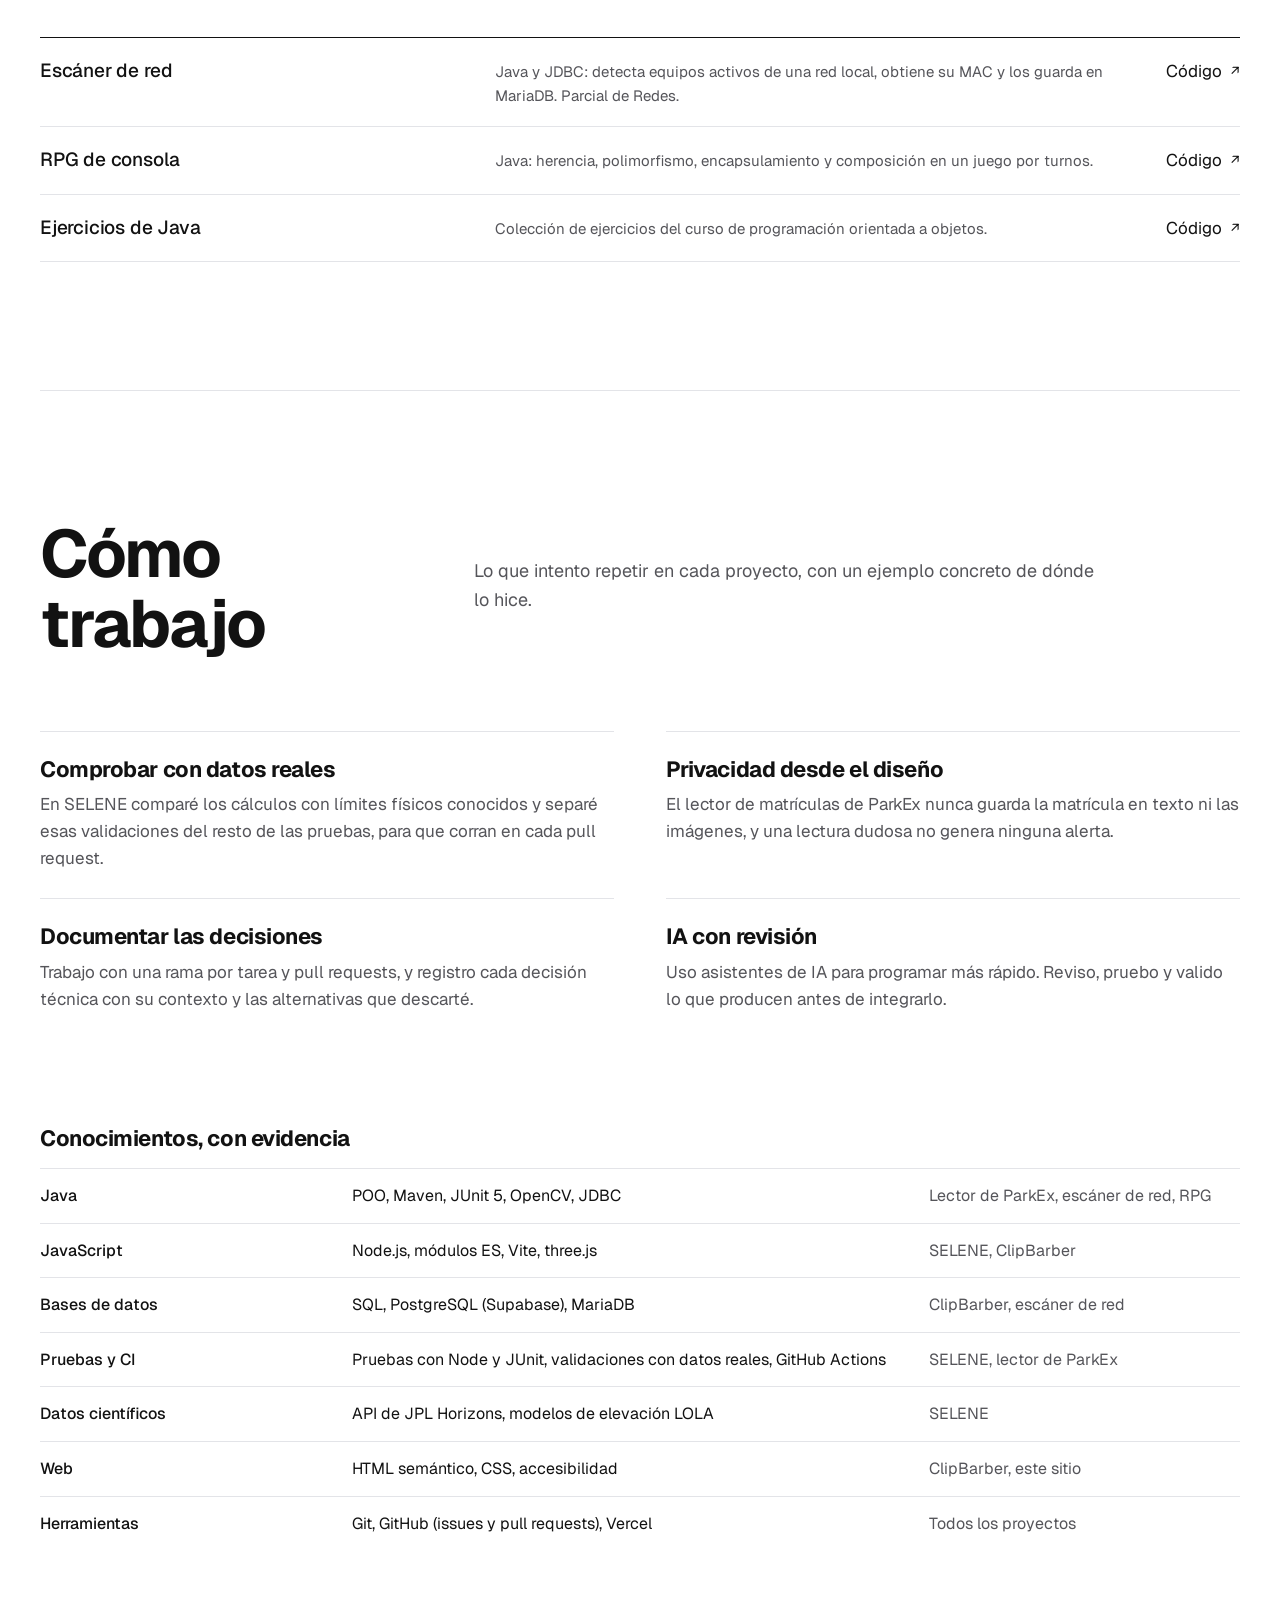
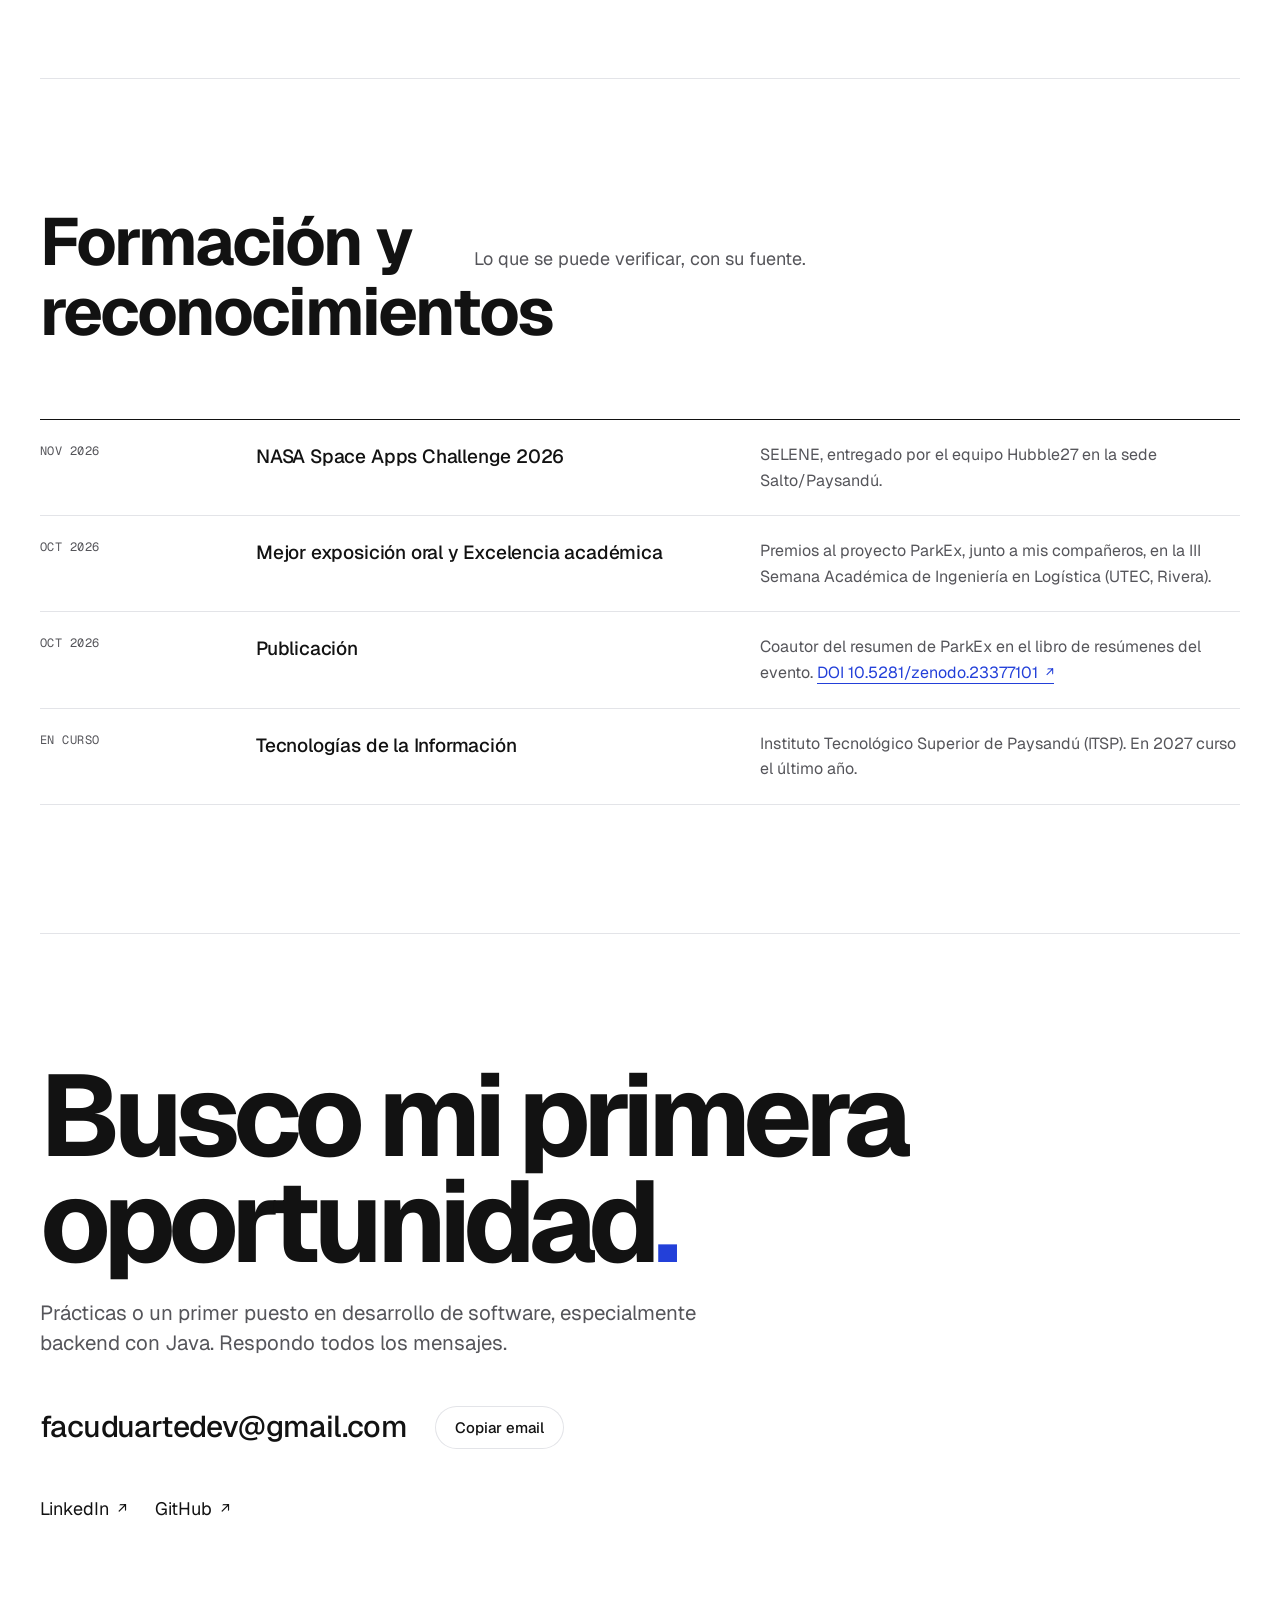
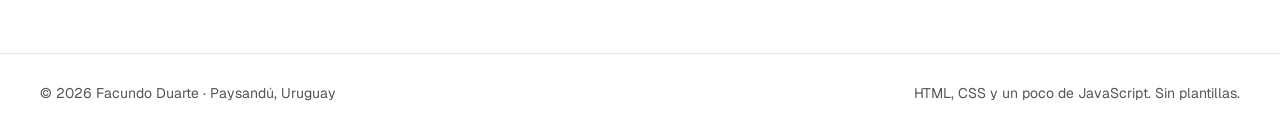
==== commit a527d96a: "Rediseño del portfolio con dirección "Estudio" - Portada nueva en blanco, tipografía Geist y acento " ====
--- a/index.html
+++ b/index.html
@@ -1,159 +1,276 @@
 <!doctype html>
 <html lang="es">
 <head>
-  <meta charset="utf-8" />
-  <meta name="viewport" content="width=device-width, initial-scale=1" />
-  <meta name="theme-color" content="#07111f" />
-  <meta name="description" content="Portfolio de Facundo Duarte, desarrollador Java y backend en formación." />
-  <meta property="og:title" content="Facundo Duarte — Java & Backend Developer" />
-  <meta property="og:description" content="Proyectos, tecnologías y contacto profesional." />
-  <meta property="og:type" content="website" />
-  <title>Facundo Duarte — Java & Backend Developer</title>
-  <link rel="icon" href="assets/favicon.svg" type="image/svg+xml" />
-  <link rel="stylesheet" href="styles.css" />
+  <meta charset="utf-8">
+  <meta name="viewport" content="width=device-width, initial-scale=1">
+  <title>Facundo Duarte — Desarrollador Java y backend</title>
+  <meta name="description" content="Portfolio de Facundo Duarte, estudiante de Tecnologías de la Información en Paysandú, Uruguay. Proyectos en Java, backend y datos: SELENE, ParkEx y ClipBarber.">
+  <link rel="canonical" href="https://facuduarte-dev.github.io/">
+  <meta name="theme-color" content="#ffffff">
+
+  <meta property="og:type" content="website">
+  <meta property="og:locale" content="es_UY">
+  <meta property="og:site_name" content="Facundo Duarte">
+  <meta property="og:title" content="Facundo Duarte — Desarrollador Java y backend">
+  <meta property="og:description" content="Proyectos con datos reales: SELENE (NASA Space Apps 2026), ParkEx (premiado en UTEC) y ClipBarber.">
+  <meta property="og:url" content="https://facuduarte-dev.github.io/">
+  <meta property="og:image" content="https://facuduarte-dev.github.io/assets/img/og-image.jpg">
+  <meta property="og:image:width" content="1200">
+  <meta property="og:image:height" content="630">
+  <meta property="og:image:alt" content="Captura de SELENE: mapa de calor del relieve lunar con sitios de alunizaje.">
+  <meta name="twitter:card" content="summary_large_image">
+
+  <link rel="icon" href="assets/favicon.svg" type="image/svg+xml">
+  <link rel="preconnect" href="https://fonts.googleapis.com">
+  <link rel="preconnect" href="https://fonts.gstatic.com" crossorigin>
+  <link rel="stylesheet" href="https://fonts.googleapis.com/css2?family=Geist:wght@400;500;700&family=Geist+Mono&display=swap">
+  <link rel="stylesheet" href="assets/css/estilos.css">
+  <link rel="preload" as="image" href="assets/img/selene-mapa-calor.webp">
+
+  <script type="application/ld+json">
+  {
+    "@context": "https://schema.org",
+    "@type": "Person",
+    "name": "Facundo Duarte",
+    "url": "https://facuduarte-dev.github.io/",
+    "jobTitle": "Estudiante de Tecnologías de la Información",
+    "address": { "@type": "PostalAddress", "addressLocality": "Paysandú", "addressCountry": "UY" },
+    "sameAs": ["https://github.com/facuduarte-dev", "https://www.linkedin.com/in/facundo-duarte-dev/"]
+  }
+  </script>
 </head>
 <body>
-  <canvas id="particles" aria-hidden="true"></canvas>
-  <div class="noise" aria-hidden="true"></div>
-
-  <header class="nav-wrap">
-    <nav class="nav container" aria-label="Navegación principal">
-      <a class="logo" href="#inicio" aria-label="Inicio"><span>F</span>D</a>
-      <div class="nav-links">
-        <a href="#sobre-mi">Sobre mí</a>
-        <a href="#proyectos">Proyectos</a>
-        <a href="#stack">Stack</a>
-      </div>
-      <a class="button button-small" href="https://github.com/facuduarte-dev" target="_blank" rel="noreferrer">GitHub <span>↗</span></a>
-    </nav>
+  <a class="saltar" href="#contenido">Saltar al contenido</a>
+
+  <header class="cabecera">
+    <div class="contenedor">
+      <a class="marca" href="./" aria-label="Facundo Duarte, inicio">FD<span>.</span></a>
+      <nav class="nav" aria-label="Principal">
+        <a href="#trabajo">Trabajo</a>
+        <a href="#metodo" class="opcional">Método</a>
+        <a href="#formacion" class="opcional">Formación</a>
+        <a href="#contacto">Contacto</a>
+      </nav>
+    </div>
   </header>
 
-  <main>
-    <section id="inicio" class="hero container">
-      <div class="hero-copy reveal">
-        <div class="availability"><i></i> Disponible para colaborar</div>
-        <p class="eyebrow">HOLA, SOY</p>
-        <h1>Facundo<br /><span>Duarte.</span></h1>
-        <p class="role"><span id="typed-role">Java & Backend Developer</span><b aria-hidden="true">_</b></p>
-        <p class="lead">Construyo soluciones digitales combinando lógica, datos e interfaces. Hoy estoy enfocado en Java, backend y productos que resuelven problemas reales.</p>
-        <div class="hero-actions">
-          <a class="button" href="#proyectos">Explorar proyectos <span>↓</span></a>
-          <a class="text-link" href="https://www.linkedin.com/in/facundo-duarte-176466435/" target="_blank" rel="noreferrer">LinkedIn ↗</a>
-        </div>
-      </div>
-      <div class="hero-visual reveal delay-1" aria-label="Terminal decorativa">
-        <div class="orb"></div>
-        <article class="terminal tilt-card">
-          <div class="terminal-bar"><i></i><i></i><i></i><span>facundo@dev: ~/portfolio</span></div>
-          <pre><code><span class="purple">public class</span> <span class="cyan">Developer</span> {
-  <span class="muted">String</span> focus = <span class="green">"backend"</span>;
-  <span class="muted">String[]</span> stack = {
-    <span class="green">"Java"</span>, <span class="green">"SQL"</span>, <span class="green">"Web"</span>
-  };
-
-  <span class="purple">void</span> create() {
-    <span class="yellow">build</span>(<span class="green">"useful things"</span>);
-  }
-}</code></pre>
-          <div class="terminal-status"><span>● ONLINE</span><span>UY / GMT-3</span></div>
-        </article>
-      </div>
-    </section>
-
-    <section class="marquee" aria-label="Tecnologías principales">
-      <div class="marquee-track">
-        <span>JAVA</span><i>✦</i><span>BACKEND</span><i>✦</i><span>MYSQL</span><i>✦</i><span>JAVASCRIPT</span><i>✦</i><span>POO</span><i>✦</i><span>GIT</span><i>✦</i>
-        <span>JAVA</span><i>✦</i><span>BACKEND</span><i>✦</i><span>MYSQL</span><i>✦</i><span>JAVASCRIPT</span><i>✦</i><span>POO</span><i>✦</i><span>GIT</span><i>✦</i>
-      </div>
-    </section>
-
-    <section id="sobre-mi" class="section container">
-      <div class="section-kicker reveal"><span>01</span> SOBRE MÍ</div>
-      <div class="about-grid">
-        <h2 class="reveal">Aprender.<br />Construir.<br /><em>Evolucionar.</em></h2>
-        <div class="about-copy reveal delay-1">
-          <p>Soy estudiante de <strong>Tecnologías de la Información en ITSP</strong>, Paysandú. Me gusta entender cómo funciona cada capa de un sistema y conectar esas piezas en una solución clara.</p>
-          <p>Mi foco actual está en <strong>Java, programación orientada a objetos, bases de datos y desarrollo web</strong>. Cada proyecto es una oportunidad para subir el nivel técnico y cuidar más los detalles.</p>
-          <div class="facts">
-            <div><strong>25+</strong><span>Repositorios</span></div>
-            <div><strong>Java</strong><span>Foco backend</span></div>
-            <div><strong>UY</strong><span>Paysandú</span></div>
-          </div>
-        </div>
-      </div>
-    </section>
-
-    <section id="proyectos" class="section projects-section">
-      <div class="container">
-        <div class="section-head reveal">
-          <div class="section-kicker"><span>02</span> TRABAJO SELECCIONADO</div>
-          <h2>Proyectos que hablan<br /><em>por el código.</em></h2>
-        </div>
-        <div id="project-grid" class="project-grid">
-          <article class="project-card featured reveal" data-repo="ParkEx">
-            <div class="project-number">01 / DESTACADO</div>
-            <h3>ParkEx</h3>
-            <p>Gestión inteligente de plazas para estacionamientos privados, con estado en tiempo real, sensores y visión por computadora.</p>
-            <div class="tags"><span>JavaScript</span><span>Java</span><span>PostgreSQL</span><span>IoT</span></div>
-            <a href="https://github.com/facuduarte-dev/ParkEx" target="_blank" rel="noreferrer">Ver repositorio <b>↗</b></a>
-          </article>
-          <article class="project-card reveal delay-1" data-repo="matricula-ocr">
-            <div class="project-number">02</div>
-            <h3>Matrícula OCR</h3>
-            <p>Lector de matrículas con Java, OpenCV y Tesseract, diseñado con validación por confianza y privacidad.</p>
-            <div class="tags"><span>Java</span><span>OpenCV</span><span>Maven</span></div>
-            <a href="https://github.com/facuduarte-dev/matricula-ocr" target="_blank" rel="noreferrer">Ver repositorio <b>↗</b></a>
-          </article>
-          <article class="project-card reveal" data-repo="clip-barber">
-            <div class="project-number">03 / LIVE</div>
-            <h3>ClipBarber</h3>
-            <p>Experiencia web moderna para barbería, responsive y desplegada públicamente.</p>
-            <div class="tags"><span>JavaScript</span><span>TypeScript</span><span>PostgreSQL</span></div>
-            <a href="https://clip-barber.vercel.app" target="_blank" rel="noreferrer">Abrir proyecto <b>↗</b></a>
-          </article>
-          <article class="project-card reveal delay-1" data-repo="venancio-pizza">
-            <div class="project-number">04 / LIVE</div>
-            <h3>Venancio Pizza</h3>
-            <p>Sitio gastronómico responsive con una presentación visual clara y acceso directo al producto.</p>
-            <div class="tags"><span>HTML</span><span>CSS</span><span>Responsive</span></div>
-            <a href="https://venancio-pizza.vercel.app" target="_blank" rel="noreferrer">Abrir proyecto <b>↗</b></a>
-          </article>
-        </div>
-        <a class="all-projects reveal" href="https://github.com/facuduarte-dev?tab=repositories" target="_blank" rel="noreferrer">Ver los 25 repositorios <span>→</span></a>
-      </div>
-    </section>
-
-    <section id="stack" class="section container">
-      <div class="section-kicker reveal"><span>03</span> STACK</div>
-      <div class="stack-grid">
-        <div class="stack-intro reveal">
-          <h2>Herramientas para<br /><em>hacer que funcione.</em></h2>
-          <p>Una base sólida para construir aplicaciones y seguir creciendo hacia sistemas backend completos.</p>
-        </div>
-        <div class="skills reveal delay-1">
-          <div><span>01</span><strong>Backend</strong><p>Java · POO · Maven · APIs</p></div>
-          <div><span>02</span><strong>Datos</strong><p>MySQL · PostgreSQL · SQL</p></div>
-          <div><span>03</span><strong>Frontend</strong><p>JavaScript · HTML · CSS</p></div>
-          <div><span>04</span><strong>Herramientas</strong><p>Git · GitHub · Linux</p></div>
-        </div>
-      </div>
-    </section>
-
-    <section class="cta container reveal">
-      <p>¿TENÉS UNA IDEA?</p>
-      <h2>Hagamos algo<br /><em>que valga la pena.</em></h2>
-      <div>
-        <a class="button" href="https://www.linkedin.com/in/facundo-duarte-176466435/" target="_blank" rel="noreferrer">Contactar por LinkedIn ↗</a>
-        <a class="text-link" href="https://github.com/facuduarte-dev" target="_blank" rel="noreferrer">Seguir en GitHub</a>
+  <main id="contenido">
+    <section class="portada contenedor" aria-labelledby="titulo">
+      <h1 id="titulo">Facundo<br>Duarte<span class="punto">.</span></h1>
+
+      <div class="portada-pie">
+        <div>
+          <p class="bajada">Estudiante de <strong>Tecnologías de la Información</strong> en Paysandú, Uruguay. Me enfoco en <strong>Java, backend y datos</strong>, y me gusta construir productos completos que se puedan probar.</p>
+          <div class="portada-acciones">
+            <a class="boton" href="#trabajo">Ver proyectos</a>
+            <a class="boton boton-claro" href="#contacto">Contacto</a>
+          </div>
+        </div>
+
+        <a class="destacada" href="selene/">
+          <figure>
+            <div class="marco">
+              <img src="assets/img/selene-mapa-calor.webp" width="1800" height="1012" alt="SELENE mostrando la Luna en 3D coloreada por elevación, con los sitios de alunizaje Shackleton, Malapert, Chandrayaan-3 e IM-1 marcados." fetchpriority="high">
+            </div>
+            <figcaption>
+              <span class="mono">01 — SELENE · NASA Space Apps 2026 · <span class="tipo tipo-real">Captura real</span></span>
+              <span class="ver">Ver caso →</span>
+            </figcaption>
+          </figure>
+        </a>
+      </div>
+    </section>
+
+    <section id="trabajo" class="seccion contenedor" aria-labelledby="titulo-trabajo">
+      <div class="seccion-cabeza">
+        <h2 id="titulo-trabajo">Trabajo</h2>
+        <p>Tres proyectos reales, con código público. En los trabajos en equipo describo solo mi parte.</p>
+      </div>
+
+      <article class="proyecto" aria-labelledby="p-selene">
+        <div>
+          <span class="proyecto-num mono">01 · 2026 · Hackathon</span>
+          <h3 id="p-selene"><a href="selene/">SELENE</a></h3>
+          <p class="resumen">Explorador web de sitios de alunizaje en el polo sur de la Luna: calcula cuándo hay luz solar y cuándo se ve la Tierra desde cada punto.</p>
+          <ul class="datos">
+            <li><span>Contexto</span><span>NASA Space Apps Challenge 2026, equipo Hubble27</span></li>
+            <li><span>Mi parte</span><span>Motor de cálculo con datos de NASA (JPL Horizons y LOLA), validaciones e integración continua</span></li>
+            <li><span>Stack</span><span>JavaScript · Vite · three.js · GitHub Actions</span></li>
+          </ul>
+          <div class="acciones">
+            <a class="enlace enlace-acento" href="selene/">Ver caso de estudio</a>
+            <a class="enlace externo" href="https://selene-space-apps.vercel.app/" rel="noopener">Demo en vivo</a>
+            <a class="enlace externo" href="https://github.com/lucioooofacc/Selene-SpaceApps" rel="noopener">Código</a>
+          </div>
+        </div>
+        <figure>
+          <div class="marco">
+            <img src="assets/img/selene-sol-tierra.webp" width="1800" height="1012" loading="lazy" alt="Capa de SELENE que muestra en qué porcentaje del período se ven a la vez el Sol y la Tierra en cada zona de la Luna.">
+          </div>
+          <figcaption><span class="tipo tipo-real">Captura real</span> Capa «Sol + Tierra»: porcentaje del período con luz y comunicación a la vez.</figcaption>
+        </figure>
+      </article>
+
+      <article class="proyecto" aria-labelledby="p-parkex">
+        <div>
+          <span class="proyecto-num mono">02 · 2026 · Cofundador</span>
+          <h3 id="p-parkex"><a href="parkex/">ParkEx</a></h3>
+          <p class="resumen">Monitoreo en tiempo real de estacionamientos privados, con verificación automática de las plazas reservadas para personas con discapacidad.</p>
+          <ul class="datos">
+            <li><span>Contexto</span><span>UTEC, III Semana Académica de Ingeniería en Logística. Dos premios.</span></li>
+            <li><span>Mi parte</span><span>La idea, el lector de matrículas y la exposición</span></li>
+            <li><span>Stack</span><span>Java 17 · OpenCV · Tesseract · Node.js · Supabase · Arduino</span></li>
+          </ul>
+          <div class="acciones">
+            <a class="enlace enlace-acento" href="parkex/">Ver caso de estudio</a>
+            <a class="enlace externo" href="https://github.com/facuduarte-dev/ParkEx" rel="noopener">Código</a>
+          </div>
+        </div>
+        <figure>
+          <div class="marco contener">
+            <img src="assets/img/parkex-arquitectura.webp" width="1600" height="1130" loading="lazy" alt="Diagrama de ParkEx: sensor y Arduino en la plaza, puente serie y lector de chapas en la computadora del parking, API, PostgreSQL y Realtime en Supabase, y el navegador.">
+          </div>
+          <figcaption><span class="tipo">Diagrama</span> Arquitectura del sistema, del sensor de la plaza al plano en el navegador.</figcaption>
+        </figure>
+      </article>
+
+      <article class="proyecto" aria-labelledby="p-clip">
+        <div>
+          <span class="proyecto-num mono">03 · 2026 · Proyecto propio</span>
+          <h3 id="p-clip"><a class="externo" href="https://clip-barber.vercel.app/" rel="noopener">ClipBarber</a></h3>
+          <p class="resumen">Sitio y sistema de reservas para una barbería de Paysandú, con panel de administración y panel para el barbero. Todavía no está en uso.</p>
+          <ul class="datos">
+            <li><span>Mi parte</span><span>Todo el desarrollo</span></li>
+            <li><span>Datos</span><span>Supabase (PostgreSQL) con políticas de seguridad por fila y una función serverless en TypeScript</span></li>
+            <li><span>Stack</span><span>HTML · CSS · JavaScript · Supabase</span></li>
+          </ul>
+          <div class="acciones">
+            <a class="enlace externo" href="https://clip-barber.vercel.app/" rel="noopener">Ver sitio</a>
+            <a class="enlace externo" href="https://github.com/facuduarte-dev/clip-barber" rel="noopener">Código</a>
+          </div>
+        </div>
+        <figure>
+          <div class="marco">
+            <img src="assets/img/clipbarber-escritorio.webp" width="1440" height="900" loading="lazy" alt="Portada del sitio de CLIP Barber Studio con el título «Es tu estilo» sobre una foto de un barbero trabajando.">
+          </div>
+          <figcaption><span class="tipo tipo-real">Captura real</span> Portada del sitio publicado en Vercel.</figcaption>
+        </figure>
+      </article>
+
+      <ul class="otros" aria-label="Otros trabajos">
+        <li>
+          <strong>Escáner de red</strong>
+          <span>Java y JDBC: detecta equipos activos de una red local, obtiene su MAC y los guarda en MariaDB. Parcial de Redes.</span>
+          <a class="enlace externo" href="https://github.com/facuduarte-dev/network-scanner-java" rel="noopener">Código</a>
+        </li>
+        <li>
+          <strong>RPG de consola</strong>
+          <span>Java: herencia, polimorfismo, encapsulamiento y composición en un juego por turnos.</span>
+          <a class="enlace externo" href="https://github.com/facuduarte-dev/rpg-java-console" rel="noopener">Código</a>
+        </li>
+        <li>
+          <strong>Ejercicios de Java</strong>
+          <span>Colección de ejercicios del curso de programación orientada a objetos.</span>
+          <a class="enlace externo" href="https://github.com/facuduarte-dev/java-ejercicios" rel="noopener">Código</a>
+        </li>
+      </ul>
+    </section>
+
+    <section id="metodo" class="seccion contenedor" aria-labelledby="titulo-metodo">
+      <div class="seccion-cabeza">
+        <h2 id="titulo-metodo">Cómo trabajo</h2>
+        <p>Lo que intento repetir en cada proyecto, con un ejemplo concreto de dónde lo hice.</p>
+      </div>
+
+      <div class="metodo">
+        <article>
+          <h3>Comprobar con datos reales</h3>
+          <p>En SELENE comparé los cálculos con límites físicos conocidos y separé esas validaciones del resto de las pruebas, para que corran en cada pull request.</p>
+        </article>
+        <article>
+          <h3>Privacidad desde el diseño</h3>
+          <p>El lector de matrículas de ParkEx nunca guarda la matrícula en texto ni las imágenes, y una lectura dudosa no genera ninguna alerta.</p>
+        </article>
+        <article>
+          <h3>Documentar las decisiones</h3>
+          <p>Trabajo con una rama por tarea y pull requests, y registro cada decisión técnica con su contexto y las alternativas que descarté.</p>
+        </article>
+        <article>
+          <h3>IA con revisión</h3>
+          <p>Uso asistentes de IA para programar más rápido. Reviso, pruebo y valido lo que producen antes de integrarlo.</p>
+        </article>
+      </div>
+
+      <div class="stack">
+        <h3>Conocimientos, con evidencia</h3>
+        <div class="desplazable">
+          <table>
+            <tbody>
+              <tr><th scope="row">Java</th><td>POO, Maven, JUnit 5, OpenCV, JDBC</td><td>Lector de ParkEx, escáner de red, RPG</td></tr>
+              <tr><th scope="row">JavaScript</th><td>Node.js, módulos ES, Vite, three.js</td><td>SELENE, ClipBarber</td></tr>
+              <tr><th scope="row">Bases de datos</th><td>SQL, PostgreSQL (Supabase), MariaDB</td><td>ClipBarber, escáner de red</td></tr>
+              <tr><th scope="row">Pruebas y CI</th><td>Pruebas con Node y JUnit, validaciones con datos reales, GitHub Actions</td><td>SELENE, lector de ParkEx</td></tr>
+              <tr><th scope="row">Datos científicos</th><td>API de JPL Horizons, modelos de elevación LOLA</td><td>SELENE</td></tr>
+              <tr><th scope="row">Web</th><td>HTML semántico, CSS, accesibilidad</td><td>ClipBarber, este sitio</td></tr>
+              <tr><th scope="row">Herramientas</th><td>Git, GitHub (issues y pull requests), Vercel</td><td>Todos los proyectos</td></tr>
+            </tbody>
+          </table>
+        </div>
+      </div>
+    </section>
+
+    <section id="formacion" class="seccion contenedor" aria-labelledby="titulo-formacion">
+      <div class="seccion-cabeza">
+        <h2 id="titulo-formacion">Formación y reconocimientos</h2>
+        <p>Lo que se puede verificar, con su fuente.</p>
+      </div>
+
+      <ul class="linea">
+        <li>
+          <span class="mono">Nov 2026</span>
+          <strong>NASA Space Apps Challenge 2026</strong>
+          <p>SELENE, entregado por el equipo Hubble27 en la sede Salto/Paysandú.</p>
+        </li>
+        <li>
+          <span class="mono">Oct 2026</span>
+          <strong>Mejor exposición oral y Excelencia académica</strong>
+          <p>Premios al proyecto ParkEx, junto a mis compañeros, en la III Semana Académica de Ingeniería en Logística (UTEC, Rivera).</p>
+        </li>
+        <li>
+          <span class="mono">Oct 2026</span>
+          <strong>Publicación</strong>
+          <p>Coautor del resumen de ParkEx en el libro de resúmenes del evento. <a class="enlace enlace-acento externo" href="https://doi.org/10.5281/zenodo.23377101" rel="noopener">DOI 10.5281/zenodo.23377101</a></p>
+        </li>
+        <li>
+          <span class="mono">En curso</span>
+          <strong>Tecnologías de la Información</strong>
+          <p>Instituto Tecnológico Superior de Paysandú (ITSP). En 2027 curso el último año.</p>
+        </li>
+      </ul>
+    </section>
+
+    <section id="contacto" class="seccion contenedor contacto" aria-labelledby="titulo-contacto">
+      <h2 id="titulo-contacto">Busco mi primera<br>oportunidad<span>.</span></h2>
+      <p class="bajada" style="max-width:48ch;margin-top:24px">Prácticas o un primer puesto en desarrollo de software, especialmente backend con Java. Respondo todos los mensajes.</p>
+      <div class="contacto-fila">
+        <a class="correo" href="mailto:facuduartedev@gmail.com">facuduartedev@gmail.com</a>
+        <button class="boton boton-claro" id="copiar-correo" type="button" data-correo="facuduartedev@gmail.com" hidden>Copiar email</button>
+        <span class="aviso" id="aviso-correo" role="status" aria-live="polite"></span>
+      </div>
+      <div class="contacto-fila">
+        <a class="enlace externo" href="https://www.linkedin.com/in/facundo-duarte-dev/" rel="noopener">LinkedIn</a>
+        <a class="enlace externo" href="https://github.com/facuduarte-dev" rel="noopener">GitHub</a>
       </div>
     </section>
   </main>
 
-  <footer class="footer container">
-    <span>© <span id="year"></span> Facundo Duarte</span>
-    <span>Diseñado y construido con intención.</span>
+  <footer class="pie">
+    <div class="contenedor">
+      <span>© <span id="anio">2026</span> Facundo Duarte · Paysandú, Uruguay</span>
+      <span>HTML, CSS y un poco de JavaScript. Sin plantillas.</span>
+    </div>
   </footer>
 
-  <script src="script.js"></script>
+  <script src="assets/js/main.js" defer></script>
 </body>
 </html>
--- a/assets/css/estilos.css
+++ b/assets/css/estilos.css
@@ -0,0 +1,317 @@
+/* Portfolio de Facundo Duarte — dirección "Estudio".
+   Blanco, tipografía grotesca fuerte, un solo acento (cobalto). */
+
+:root {
+  --papel: #ffffff;
+  --gris-claro: #f3f4f6;
+  --filete: #e3e4e8;
+  --texto-2: #55555a;
+  --tinta: #121212;
+  --acento: #2340d9;
+  --acento-suave: #eef1fd;
+
+  --sans: "Geist", ui-sans-serif, system-ui, -apple-system, "Segoe UI", sans-serif;
+  --mono: "Geist Mono", ui-monospace, "SFMono-Regular", Consolas, monospace;
+
+  --ancho: 1240px;
+  --gutter: clamp(16px, 4vw, 40px);
+  --radio: 8px;
+  --rapido: 160ms;
+}
+
+*, *::before, *::after { box-sizing: border-box; }
+html { -webkit-text-size-adjust: 100%; scroll-padding-top: 88px; }
+@media (prefers-reduced-motion: no-preference) { html { scroll-behavior: smooth; } }
+
+body {
+  margin: 0;
+  background: var(--papel);
+  color: var(--tinta);
+  font: 400 17px/1.6 var(--sans);
+  text-rendering: optimizeLegibility;
+  -webkit-font-smoothing: antialiased;
+}
+
+img { display: block; max-width: 100%; height: auto; }
+a { color: inherit; }
+p { margin: 0 0 1em; }
+h1, h2, h3 { margin: 0; font-weight: 700; letter-spacing: -0.03em; line-height: 1.05; }
+ul { margin: 0; padding: 0; }
+
+:focus-visible { outline: 2px solid var(--acento); outline-offset: 3px; border-radius: 2px; }
+
+.saltar {
+  position: absolute; left: var(--gutter); top: -60px; z-index: 50;
+  background: var(--tinta); color: #fff; padding: 10px 14px; border-radius: var(--radio);
+  text-decoration: none; font-size: 14px;
+}
+.saltar:focus { top: 12px; }
+
+.visualmente-oculto {
+  position: absolute !important; width: 1px; height: 1px; padding: 0; margin: -1px;
+  overflow: hidden; clip: rect(0 0 0 0); white-space: nowrap; border: 0;
+}
+
+.contenedor { width: min(var(--ancho), 100% - 2 * var(--gutter)); margin-inline: auto; }
+
+/* ---------- Etiquetas y enlaces ---------- */
+
+.mono { font-family: var(--mono); font-size: 12px; letter-spacing: 0.04em; text-transform: uppercase; color: var(--texto-2); }
+
+.enlace {
+  text-decoration: none;
+  background: linear-gradient(currentColor, currentColor) 0 100% / 0 1px no-repeat;
+  transition: background-size var(--rapido) ease, color var(--rapido) ease;
+  padding-bottom: 1px;
+}
+.enlace:hover, .enlace:focus-visible { background-size: 100% 1px; color: var(--acento); }
+.enlace-acento { color: var(--acento); background-size: 100% 1px; }
+.externo::after { content: " ↗"; font-family: var(--mono); font-size: 0.85em; }
+
+.boton {
+  display: inline-flex; align-items: center; gap: 10px;
+  background: var(--tinta); color: #fff; text-decoration: none;
+  font: 500 15px/1 var(--sans); padding: 14px 20px; border-radius: 999px; border: 0;
+  cursor: pointer; transition: background-color var(--rapido) ease;
+}
+.boton:hover, .boton:focus-visible { background: var(--acento); }
+.boton-claro { background: transparent; color: var(--tinta); box-shadow: inset 0 0 0 1px var(--filete); }
+.boton-claro:hover, .boton-claro:focus-visible { background: var(--gris-claro); color: var(--tinta); }
+
+/* Etiqueta que dice qué tipo de imagen es: captura real, diagrama, etc. */
+.tipo {
+  display: inline-block; font-family: var(--mono); font-size: 11px; letter-spacing: 0.05em;
+  text-transform: uppercase; padding: 3px 7px; border-radius: 4px;
+  background: var(--gris-claro); color: var(--texto-2);
+}
+.tipo-real { background: var(--acento-suave); color: #1a2f9e; }
+
+/* ---------- Cabecera ---------- */
+
+.cabecera {
+  position: sticky; top: 0; z-index: 20;
+  background: rgba(255, 255, 255, 0.92);
+  backdrop-filter: saturate(1.4) blur(10px);
+  border-bottom: 1px solid transparent;
+  transition: border-color var(--rapido) ease;
+}
+.cabecera.con-borde { border-color: var(--filete); }
+.cabecera .contenedor { display: flex; align-items: center; justify-content: space-between; height: 64px; }
+.marca { font-weight: 700; letter-spacing: -0.04em; font-size: 19px; text-decoration: none; }
+.marca span { color: var(--acento); }
+.nav { display: flex; gap: clamp(14px, 3vw, 32px); font-size: 15px; }
+.nav a { text-decoration: none; color: var(--texto-2); transition: color var(--rapido) ease; }
+.nav a:hover, .nav a:focus-visible, .nav a[aria-current="page"] { color: var(--tinta); }
+
+/* ---------- Portada ---------- */
+
+.portada { padding-top: clamp(40px, 8vw, 96px); }
+.portada h1 {
+  font-size: clamp(64px, 15.5vw, 212px);
+  line-height: 0.86; letter-spacing: -0.065em; font-weight: 700;
+  margin-left: -0.04em;
+}
+.portada h1 .punto { color: var(--acento); }
+
+.portada-pie {
+  display: grid; grid-template-columns: minmax(0, 4fr) minmax(0, 8fr);
+  gap: clamp(24px, 4vw, 56px); align-items: start;
+  margin-top: clamp(28px, 4vw, 48px);
+}
+.bajada { font-size: clamp(18px, 1.6vw, 21px); line-height: 1.5; color: var(--texto-2); max-width: 30ch; }
+.bajada strong { color: var(--tinta); font-weight: 500; }
+.portada-acciones { display: flex; flex-wrap: wrap; gap: 10px; margin-top: 24px; }
+
+.destacada { text-decoration: none; display: block; }
+.destacada figure { margin: 0; }
+.destacada .marco { overflow: hidden; border-radius: var(--radio); background: #0b0d12; }
+.destacada img { width: 100%; aspect-ratio: 16 / 9; object-fit: cover; transition: transform 400ms ease; }
+.destacada:hover img { transform: scale(1.015); }
+.destacada figcaption {
+  display: flex; justify-content: space-between; gap: 12px; flex-wrap: wrap;
+  margin-top: 12px; align-items: center;
+}
+.destacada .ver { color: var(--acento); font-family: var(--mono); font-size: 12px; letter-spacing: 0.04em; text-transform: uppercase; }
+
+/* ---------- Secciones ---------- */
+
+.seccion { padding-block: clamp(72px, 10vw, 140px); }
+.seccion + .seccion { border-top: 1px solid var(--filete); }
+.seccion-cabeza {
+  display: grid; grid-template-columns: minmax(0, 4fr) minmax(0, 8fr);
+  gap: clamp(24px, 4vw, 56px); margin-bottom: clamp(40px, 6vw, 72px); align-items: baseline;
+}
+.seccion-cabeza h2 { font-size: clamp(36px, 5.2vw, 72px); }
+.seccion-cabeza p { color: var(--texto-2); font-size: 18px; max-width: 52ch; margin: 0; }
+
+/* ---------- Proyectos ---------- */
+
+.proyecto {
+  display: grid; grid-template-columns: minmax(0, 4fr) minmax(0, 8fr);
+  gap: clamp(24px, 4vw, 56px); padding-block: clamp(36px, 5vw, 64px);
+  border-top: 1px solid var(--filete);
+}
+.proyecto:first-of-type { border-top: 0; padding-top: 0; }
+.proyecto-num { display: block; margin-bottom: 14px; }
+.proyecto h3 { font-size: clamp(34px, 4.4vw, 60px); margin-bottom: 14px; }
+.proyecto h3 a { text-decoration: none; }
+.proyecto h3 a:hover { color: var(--acento); }
+.proyecto .resumen { color: var(--texto-2); font-size: 18px; }
+.datos { list-style: none; margin: 22px 0 26px; font-size: 15px; }
+.datos li { display: grid; grid-template-columns: 92px 1fr; gap: 12px; padding: 8px 0; border-top: 1px solid var(--filete); }
+.datos li:last-child { border-bottom: 1px solid var(--filete); }
+.datos span:first-child { color: var(--texto-2); }
+.acciones { display: flex; flex-wrap: wrap; gap: 8px 20px; font-size: 15px; }
+
+.proyecto figure { margin: 0; }
+.proyecto .marco { border-radius: var(--radio); overflow: hidden; background: var(--gris-claro); }
+.proyecto .marco img { width: 100%; aspect-ratio: 16 / 10; object-fit: cover; }
+.proyecto .marco.contener img { object-fit: contain; background: #fff; padding: 4%; }
+.proyecto figcaption { display: flex; gap: 10px; align-items: center; flex-wrap: wrap; margin-top: 10px; font-size: 14px; color: var(--texto-2); }
+
+.dupla { display: grid; grid-template-columns: minmax(0, 3fr) minmax(0, 1fr); gap: 12px; align-items: end; }
+.dupla .marco img { aspect-ratio: auto; }
+
+.otros { list-style: none; margin-top: clamp(40px, 6vw, 64px); border-top: 1px solid var(--tinta); }
+.otros li {
+  display: grid; grid-template-columns: minmax(0, 4fr) minmax(0, 6fr) auto;
+  gap: 16px 24px; padding: 18px 0; border-bottom: 1px solid var(--filete); align-items: baseline;
+}
+.otros strong { font-weight: 500; font-size: 19px; letter-spacing: -0.01em; }
+.otros span { color: var(--texto-2); font-size: 15px; }
+
+/* ---------- Método ---------- */
+
+.metodo { display: grid; grid-template-columns: repeat(2, minmax(0, 1fr)); gap: 0 clamp(24px, 4vw, 56px); }
+.metodo article { padding: 26px 0; border-top: 1px solid var(--filete); }
+.metodo h3 { font-size: 22px; letter-spacing: -0.02em; margin-bottom: 10px; }
+.metodo p { color: var(--texto-2); margin: 0; }
+
+.stack { margin-top: clamp(48px, 7vw, 88px); }
+.stack h3 { font-size: 22px; letter-spacing: -0.02em; margin-bottom: 18px; }
+.stack table { width: 100%; border-collapse: collapse; font-size: 16px; }
+.stack th, .stack td { text-align: left; padding: 14px 12px 14px 0; border-top: 1px solid var(--filete); vertical-align: top; }
+.stack th { font-weight: 500; width: 26%; }
+.stack td:last-child { color: var(--texto-2); }
+
+/* ---------- Formación ---------- */
+
+.linea { list-style: none; border-top: 1px solid var(--tinta); }
+.linea li {
+  display: grid; grid-template-columns: minmax(0, 2fr) minmax(0, 5fr) minmax(0, 5fr);
+  gap: 12px 24px; padding: 22px 0; border-bottom: 1px solid var(--filete);
+}
+.linea strong { font-weight: 500; font-size: 19px; letter-spacing: -0.01em; display: block; }
+.linea p { color: var(--texto-2); margin: 0; font-size: 16px; }
+
+/* ---------- Contacto ---------- */
+
+.contacto h2 { font-size: clamp(44px, 9vw, 128px); letter-spacing: -0.06em; line-height: 0.92; }
+.contacto h2 span { color: var(--acento); }
+.contacto-fila { display: flex; flex-wrap: wrap; gap: 14px 28px; align-items: center; margin-top: clamp(28px, 4vw, 44px); font-size: 18px; }
+.correo { font-size: clamp(20px, 2.6vw, 30px); font-weight: 500; letter-spacing: -0.02em; text-decoration: none; }
+.correo:hover { color: var(--acento); }
+.aviso { font-family: var(--mono); font-size: 12px; color: var(--acento); min-width: 7ch; }
+
+.pie { border-top: 1px solid var(--filete); padding-block: 28px; font-size: 14px; color: var(--texto-2); }
+.pie .contenedor { display: flex; justify-content: space-between; gap: 12px; flex-wrap: wrap; }
+
+/* ---------- Casos de estudio ---------- */
+
+.caso-portada { padding-top: clamp(32px, 6vw, 72px); }
+.volver { font-size: 15px; text-decoration: none; color: var(--texto-2); }
+.volver:hover { color: var(--acento); }
+.caso-portada h1 { font-size: clamp(56px, 12vw, 168px); letter-spacing: -0.065em; line-height: 0.88; margin: 28px 0 22px -0.04em; }
+.caso-portada .bajada { max-width: 46ch; font-size: clamp(19px, 1.9vw, 24px); }
+
+.ficha {
+  display: grid; grid-template-columns: repeat(4, minmax(0, 1fr)); gap: 0 24px;
+  margin-top: clamp(32px, 5vw, 56px); border-top: 1px solid var(--tinta);
+}
+.ficha div { padding: 14px 0; }
+.ficha dt { margin-bottom: 6px; }
+.ficha dd { margin: 0; font-size: 15px; }
+
+.figura { margin: clamp(32px, 5vw, 64px) 0 0; }
+.figura .marco { border-radius: var(--radio); overflow: hidden; background: var(--gris-claro); }
+.figura figcaption { display: flex; gap: 10px; align-items: baseline; flex-wrap: wrap; margin-top: 12px; font-size: 14px; color: var(--texto-2); }
+.figura-doble { display: grid; grid-template-columns: repeat(2, minmax(0, 1fr)); gap: 12px; }
+
+.cuerpo { display: grid; grid-template-columns: minmax(0, 3fr) minmax(0, 9fr); gap: clamp(24px, 4vw, 56px); }
+.indice { position: sticky; top: 96px; align-self: start; font-size: 14px; }
+.indice ol { list-style: none; padding: 0; margin: 12px 0 0; border-left: 1px solid var(--filete); }
+.indice a { display: block; padding: 6px 0 6px 14px; margin-left: -1px; text-decoration: none; color: var(--texto-2); border-left: 1px solid transparent; transition: color var(--rapido) ease, border-color var(--rapido) ease; }
+.indice a:hover, .indice a.activo { color: var(--tinta); border-color: var(--acento); }
+
+.texto { max-width: 70ch; }
+.texto section { padding-block: clamp(40px, 6vw, 72px); border-top: 1px solid var(--filete); }
+.texto section:first-child { border-top: 0; padding-top: 0; }
+.texto h2 { font-size: clamp(28px, 3.4vw, 42px); margin-bottom: 20px; }
+.texto h3 { font-size: 20px; letter-spacing: -0.015em; margin: 28px 0 8px; }
+.texto p, .texto li { color: #2b2b2e; }
+.texto ul { padding-left: 1.2em; }
+.texto li { margin-bottom: 0.6em; }
+.texto li::marker { color: var(--acento); }
+.texto .nota { font-size: 15px; color: var(--texto-2); border-left: 2px solid var(--acento); padding-left: 14px; }
+.texto code { font-family: var(--mono); font-size: 0.86em; background: var(--gris-claro); padding: 1px 5px; border-radius: 4px; }
+
+.tabla { width: 100%; border-collapse: collapse; font-size: 15px; margin-top: 18px; }
+.tabla caption { text-align: left; caption-side: bottom; padding-top: 12px; font-size: 14px; color: var(--texto-2); }
+.tabla th, .tabla td { text-align: left; padding: 12px 14px 12px 0; border-top: 1px solid var(--filete); vertical-align: top; }
+.tabla thead th { font-family: var(--mono); font-size: 11px; letter-spacing: 0.05em; text-transform: uppercase; color: var(--texto-2); font-weight: 400; border-top: 1px solid var(--tinta); }
+.tabla tbody tr { transition: background-color var(--rapido) ease; }
+.tabla tbody tr:hover { background: var(--gris-claro); }
+.tabla .num { font-family: var(--mono); font-size: 14px; white-space: nowrap; }
+.desplazable { overflow-x: auto; }
+
+/* Diagrama por pasos de ParkEx */
+.recorrido { margin-top: 22px; border: 1px solid var(--filete); border-radius: var(--radio); padding: clamp(16px, 3vw, 28px); }
+.recorrido-pasos { list-style: none; display: grid; grid-template-columns: repeat(5, minmax(0, 1fr)); gap: 8px; }
+.recorrido-pasos button {
+  width: 100%; height: 100%; text-align: left; font: 500 14px/1.3 var(--sans); color: var(--tinta);
+  background: var(--gris-claro); border: 1px solid transparent; border-radius: 6px; padding: 12px; cursor: pointer;
+  transition: background-color var(--rapido) ease, border-color var(--rapido) ease;
+}
+.recorrido-pasos button span { display: block; font-family: var(--mono); font-size: 11px; color: var(--texto-2); margin-bottom: 6px; }
+.recorrido-pasos button[aria-pressed="true"] { background: var(--acento-suave); border-color: var(--acento); }
+.recorrido-pasos button[aria-pressed="true"] span { color: var(--acento); }
+.recorrido-detalle { margin-top: 18px; min-height: 5.2em; }
+.recorrido-detalle p { margin: 0 0 6px; }
+.recorrido-control { display: flex; gap: 8px; margin-top: 14px; }
+.recorrido-control button { font: 500 14px/1 var(--sans); padding: 10px 14px; border-radius: 999px; border: 1px solid var(--filete); background: #fff; cursor: pointer; }
+.recorrido-control button:hover { border-color: var(--tinta); }
+
+.premios { display: grid; grid-template-columns: repeat(3, minmax(0, 1fr)); gap: 12px; margin-top: 18px; }
+.premios div { background: var(--gris-claro); border-radius: var(--radio); padding: 16px; }
+.premios strong { display: block; font-size: 18px; letter-spacing: -0.015em; margin-bottom: 4px; }
+.premios span { font-size: 14px; color: var(--texto-2); }
+
+.siguiente { display: block; text-decoration: none; padding-block: clamp(48px, 7vw, 96px); border-top: 1px solid var(--filete); }
+.siguiente strong { display: block; font-size: clamp(40px, 8vw, 110px); letter-spacing: -0.06em; line-height: 0.95; margin-top: 10px; transition: color var(--rapido) ease; }
+.siguiente:hover strong { color: var(--acento); }
+
+/* ---------- Responsive ---------- */
+
+@media (max-width: 900px) {
+  .portada-pie, .seccion-cabeza, .proyecto, .cuerpo { grid-template-columns: minmax(0, 1fr); }
+  .indice { display: none; }
+  .metodo { grid-template-columns: minmax(0, 1fr); }
+  .ficha { grid-template-columns: repeat(2, minmax(0, 1fr)); }
+  .linea li { grid-template-columns: minmax(0, 1fr); gap: 4px; }
+  .otros li { grid-template-columns: minmax(0, 1fr); gap: 4px; }
+  .recorrido-pasos { grid-template-columns: repeat(2, minmax(0, 1fr)); }
+  .premios { grid-template-columns: minmax(0, 1fr); }
+  .bajada { max-width: 40ch; }
+}
+
+@media (max-width: 560px) {
+  body { font-size: 16px; }
+  .nav { gap: 14px; font-size: 14px; }
+  .nav .opcional { display: none; }
+  .figura-doble, .dupla { grid-template-columns: minmax(0, 1fr); }
+  .stack th { width: 34%; }
+}
+
+@media print {
+  .cabecera, .indice, .recorrido-control, .saltar { display: none; }
+}
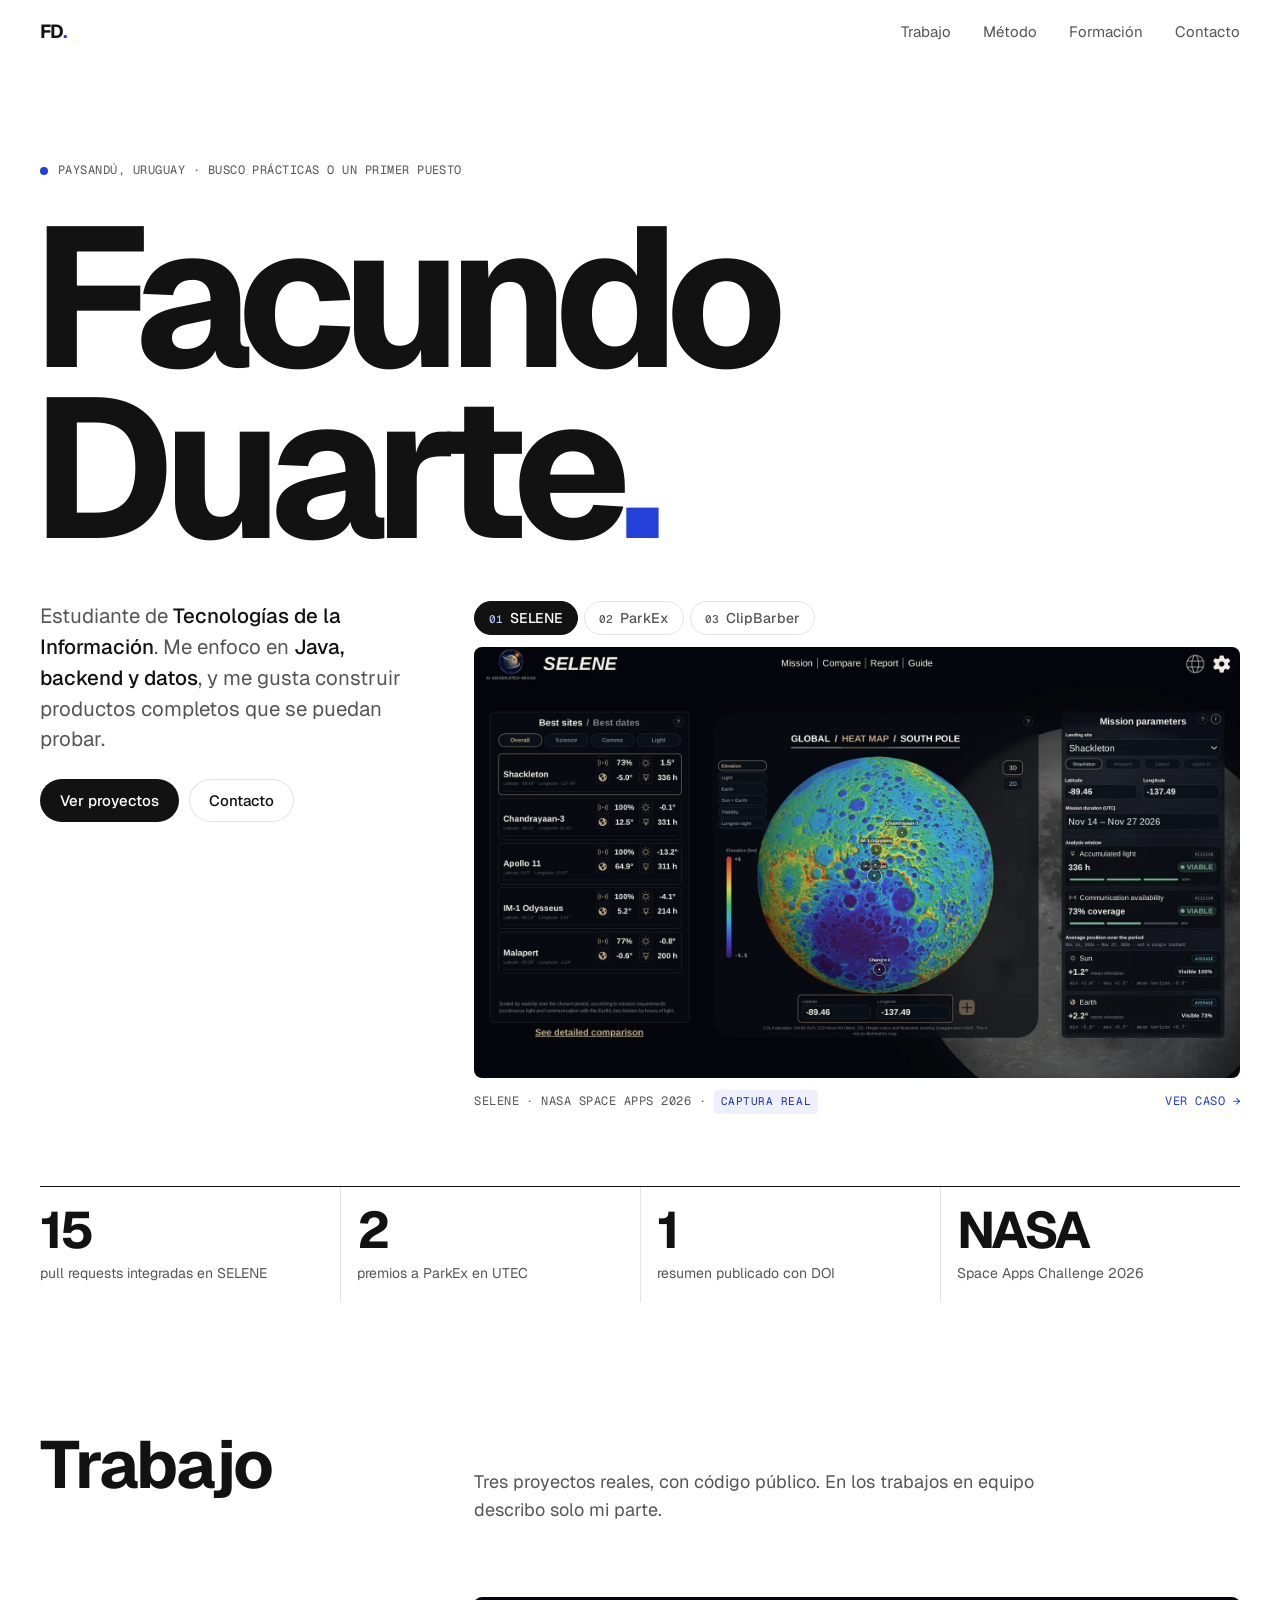
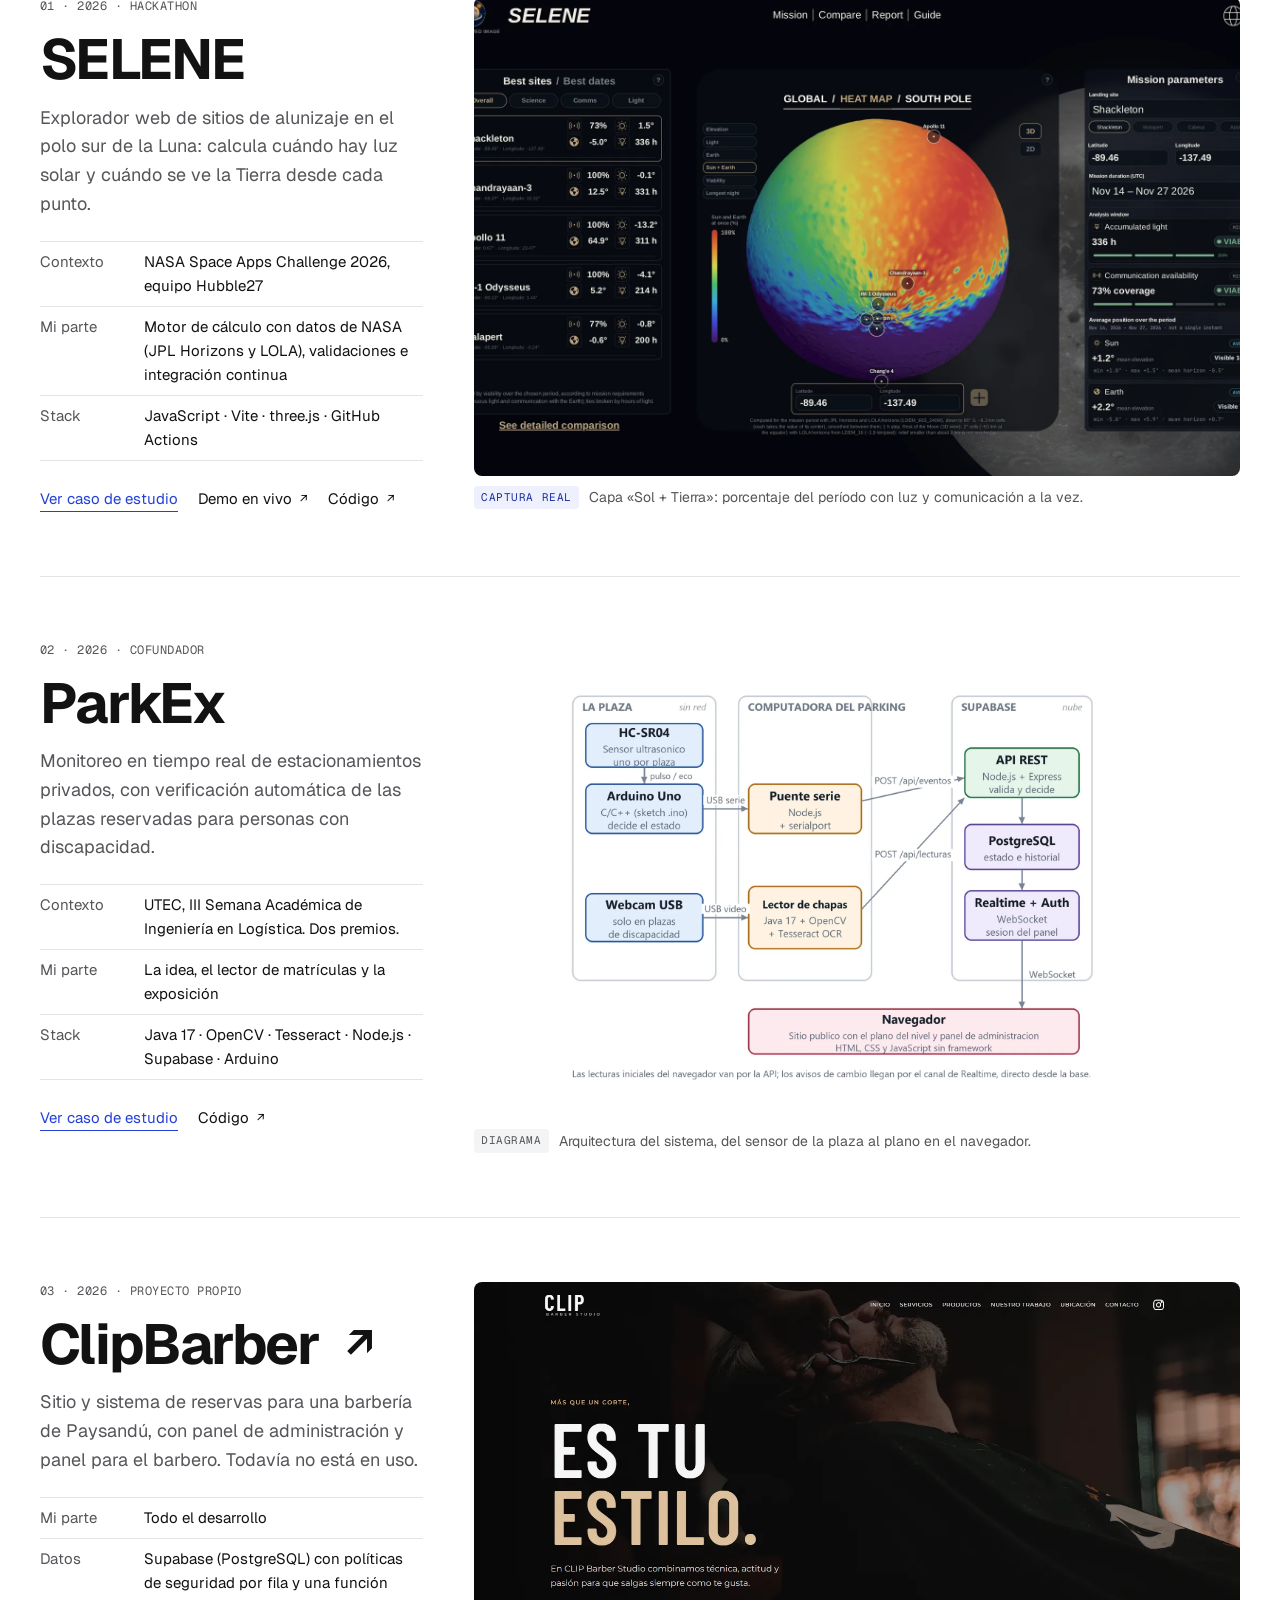
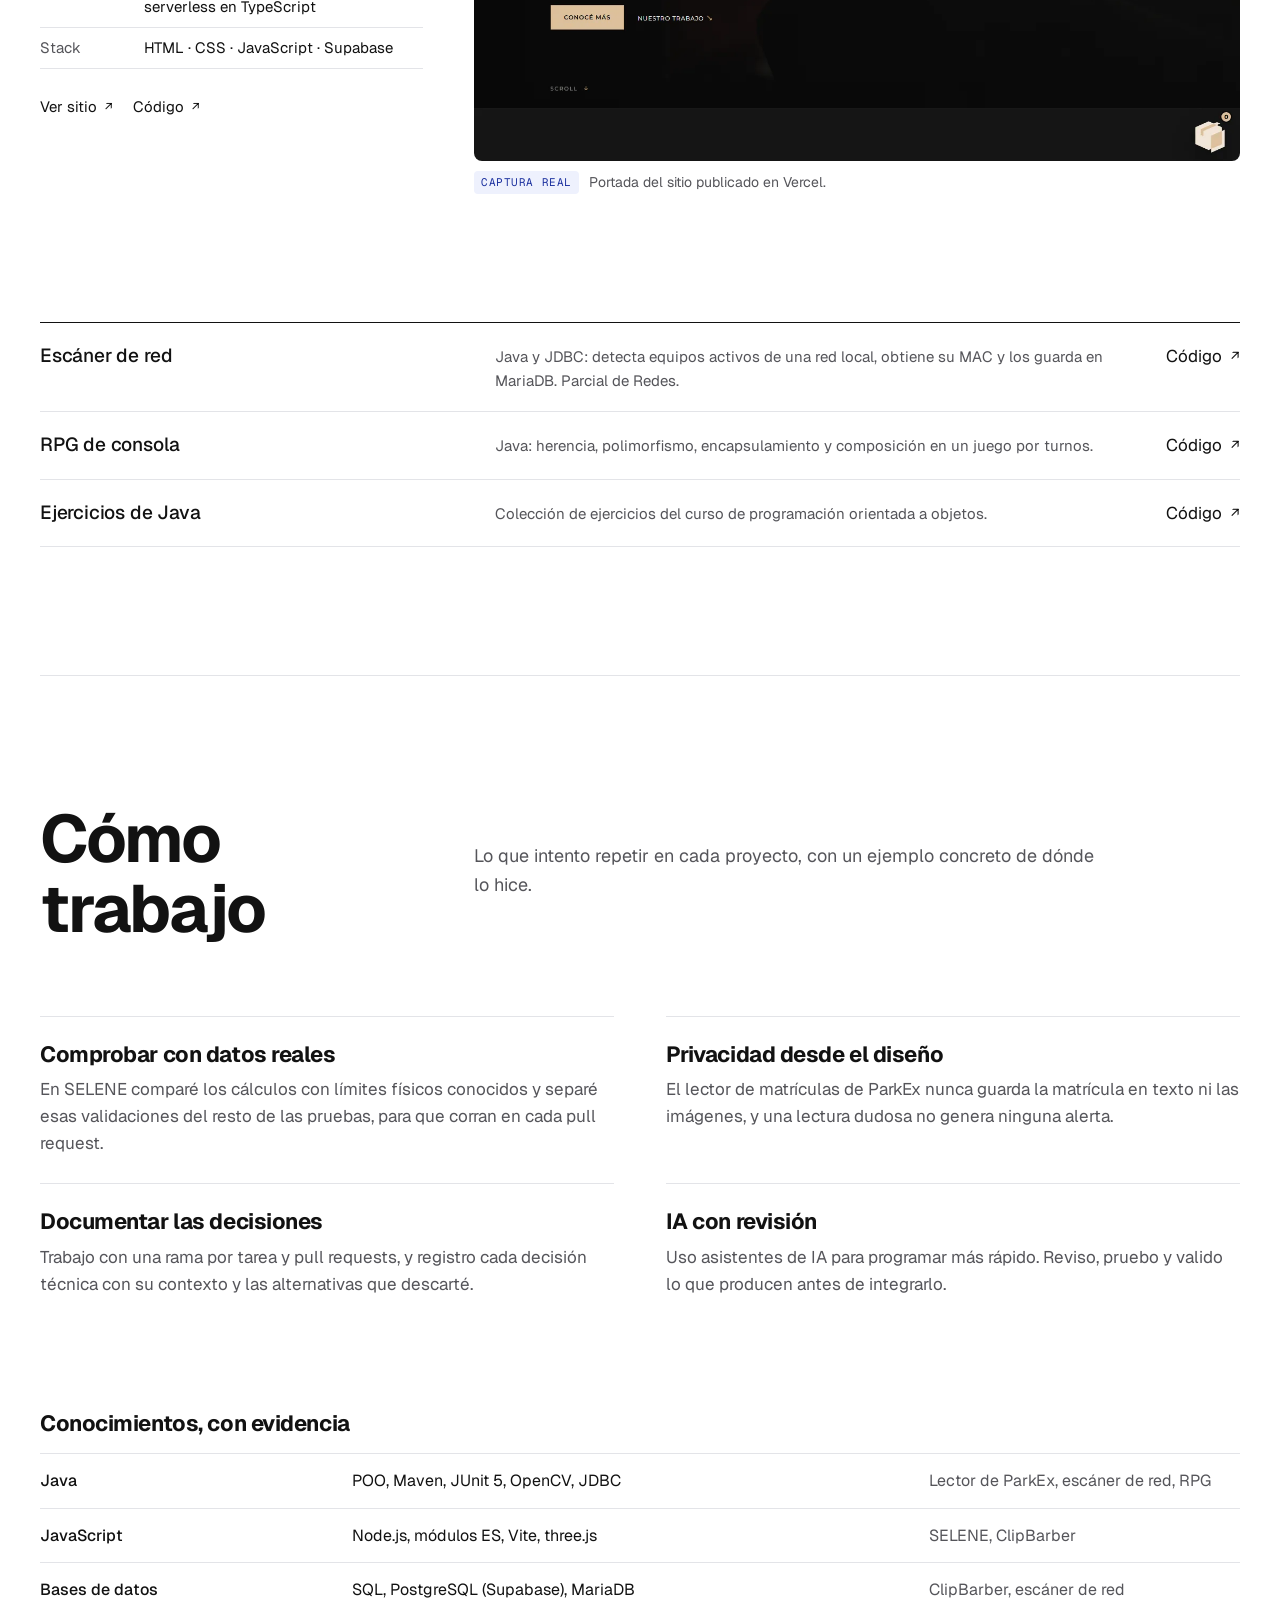
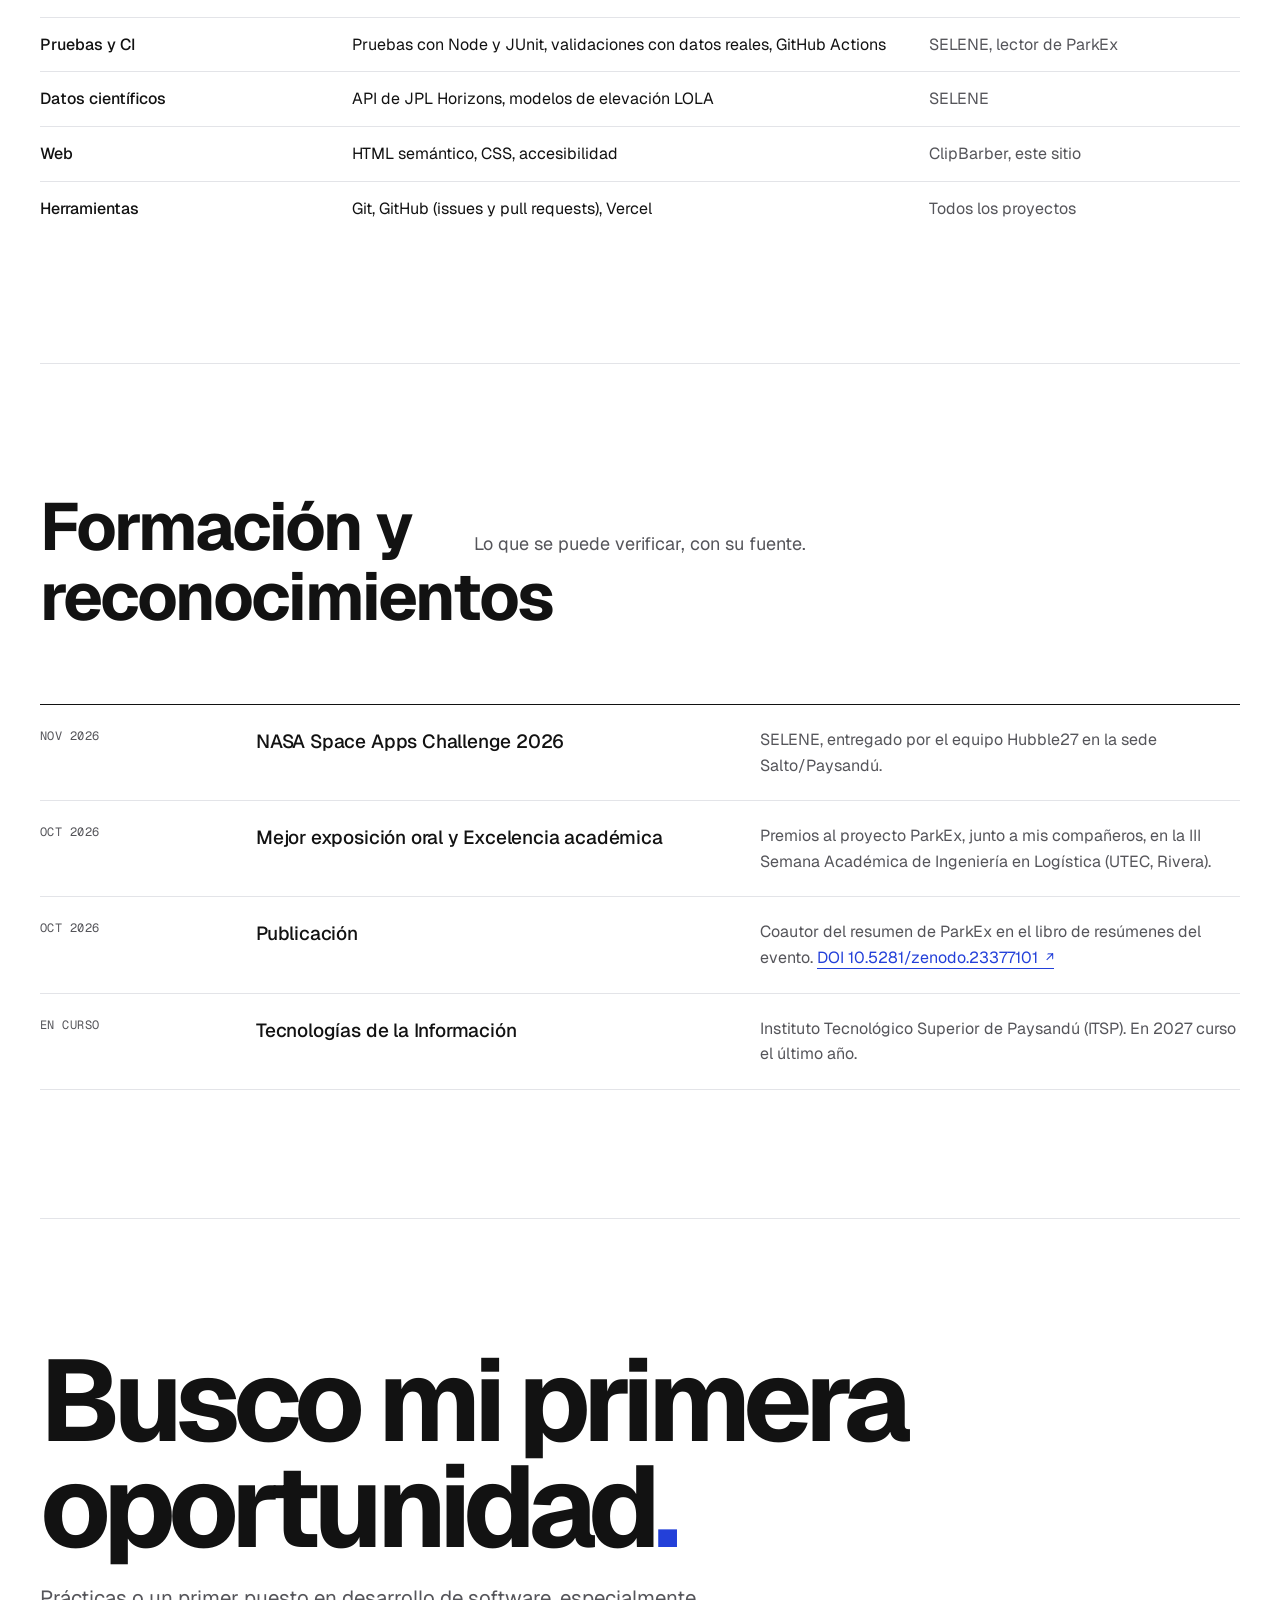
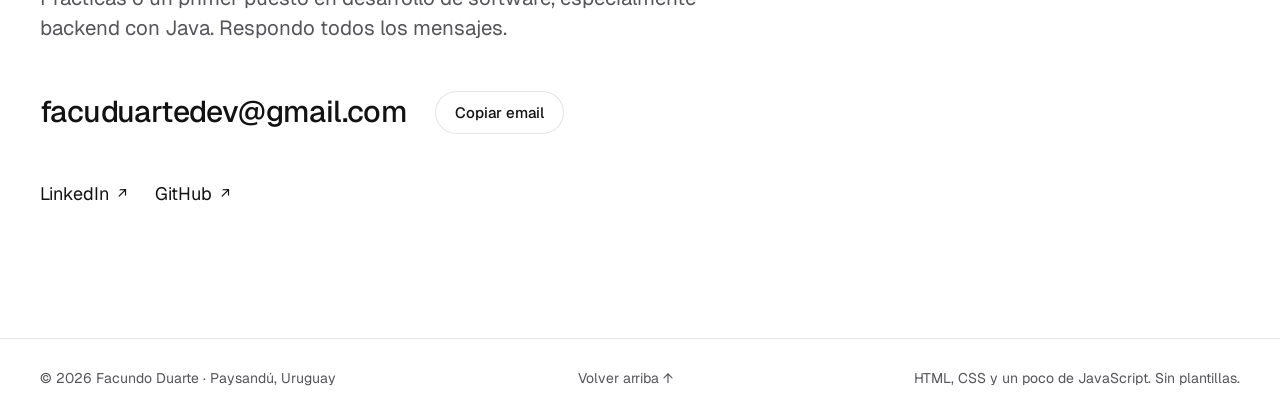
==== commit 9e6bbd79: "Portfolio: visor de proyectos, evidencia enlazada y demo real - Portada: estado de búsqueda, visor c" ====
--- a/index.html
+++ b/index.html
@@ -14,10 +14,10 @@
   <meta property="og:title" content="Facundo Duarte — Desarrollador Java y backend">
   <meta property="og:description" content="Proyectos con datos reales: SELENE (NASA Space Apps 2026), ParkEx (premiado en UTEC) y ClipBarber.">
   <meta property="og:url" content="https://facuduarte-dev.github.io/">
-  <meta property="og:image" content="https://facuduarte-dev.github.io/assets/img/og-image.jpg">
+  <meta property="og:image" content="https://facuduarte-dev.github.io/assets/img/og-inicio.jpg">
   <meta property="og:image:width" content="1200">
   <meta property="og:image:height" content="630">
-  <meta property="og:image:alt" content="Captura de SELENE: mapa de calor del relieve lunar con sitios de alunizaje.">
+  <meta property="og:image:alt" content="Facundo Duarte, portfolio de desarrollo Java y backend, junto a una captura de SELENE.">
   <meta name="twitter:card" content="summary_large_image">
 
   <link rel="icon" href="assets/favicon.svg" type="image/svg+xml">
@@ -56,29 +56,49 @@
 
   <main id="contenido">
     <section class="portada contenedor" aria-labelledby="titulo">
+      <p class="estado mono"><span class="punto-estado" aria-hidden="true"></span>Paysandú, Uruguay · Busco prácticas o un primer puesto</p>
       <h1 id="titulo">Facundo<br>Duarte<span class="punto">.</span></h1>
 
       <div class="portada-pie">
         <div>
-          <p class="bajada">Estudiante de <strong>Tecnologías de la Información</strong> en Paysandú, Uruguay. Me enfoco en <strong>Java, backend y datos</strong>, y me gusta construir productos completos que se puedan probar.</p>
+          <p class="bajada">Estudiante de <strong>Tecnologías de la Información</strong>. Me enfoco en <strong>Java, backend y datos</strong>, y me gusta construir productos completos que se puedan probar.</p>
           <div class="portada-acciones">
             <a class="boton" href="#trabajo">Ver proyectos</a>
             <a class="boton boton-claro" href="#contacto">Contacto</a>
           </div>
         </div>
 
-        <a class="destacada" href="selene/">
-          <figure>
-            <div class="marco">
-              <img src="assets/img/selene-mapa-calor.webp" width="1800" height="1012" alt="SELENE mostrando la Luna en 3D coloreada por elevación, con los sitios de alunizaje Shackleton, Malapert, Chandrayaan-3 e IM-1 marcados." fetchpriority="high">
-            </div>
-            <figcaption>
-              <span class="mono">01 — SELENE · NASA Space Apps 2026 · <span class="tipo tipo-real">Captura real</span></span>
-              <span class="ver">Ver caso →</span>
-            </figcaption>
-          </figure>
-        </a>
-      </div>
+        <div class="visor" data-visor>
+          <div class="visor-pestanas" role="group" aria-label="Elegir proyecto">
+            <button type="button" aria-pressed="true" data-i="0"><span>01</span>SELENE</button>
+            <button type="button" aria-pressed="false" data-i="1"><span>02</span>ParkEx</button>
+            <button type="button" aria-pressed="false" data-i="2"><span>03</span>ClipBarber</button>
+          </div>
+          <a class="destacada" href="selene/" data-visor-enlace>
+            <figure>
+              <div class="marco">
+                <img data-visor-img src="assets/img/selene-mapa-calor.webp" width="1800" height="1012" alt="SELENE mostrando la Luna en 3D coloreada por elevación, con los sitios de alunizaje Shackleton, Malapert, Chandrayaan-3 e IM-1 marcados." fetchpriority="high">
+              </div>
+              <figcaption>
+                <span class="mono" data-visor-pie>SELENE · NASA Space Apps 2026 · <span class="tipo tipo-real">Captura real</span></span>
+                <span class="ver" data-visor-ver>Ver caso →</span>
+              </figcaption>
+            </figure>
+          </a>
+          <template data-visor-datos>
+            <div data-href="selene/" data-src="assets/img/selene-mapa-calor.webp" data-w="1800" data-h="1012" data-ver="Ver caso →" data-alt="SELENE mostrando la Luna en 3D coloreada por elevación, con los sitios de alunizaje Shackleton, Malapert, Chandrayaan-3 e IM-1 marcados.">SELENE · NASA Space Apps 2026 · <span class="tipo tipo-real">Captura real</span></div>
+            <div data-href="parkex/" data-src="assets/img/parkex-arquitectura.webp" data-w="1600" data-h="1130" data-contener data-ver="Ver caso →" data-alt="Diagrama de arquitectura de ParkEx: sensor y Arduino en la plaza, puente serie y lector de chapas en la computadora del parking, y Supabase conectado al navegador.">ParkEx · UTEC 2026 · <span class="tipo">Diagrama</span></div>
+            <div data-href="https://clip-barber.vercel.app/" data-src="assets/img/clipbarber-escritorio.webp" data-w="1440" data-h="900" data-ver="Ver sitio ↗" data-alt="Portada del sitio de CLIP Barber Studio con el título «Es tu estilo».">ClipBarber · Sitio publicado · <span class="tipo tipo-real">Captura real</span></div>
+          </template>
+        </div>
+      </div>
+
+      <ul class="logros" aria-label="Logros verificables">
+        <li><a href="https://github.com/lucioooofacc/Selene-SpaceApps/pulls?q=is%3Apr+author%3Afacuduarte-dev+is%3Amerged" rel="noopener"><strong>15</strong><span>pull requests integradas en SELENE</span></a></li>
+        <li><a href="parkex/#reconocimiento"><strong>2</strong><span>premios a ParkEx en UTEC</span></a></li>
+        <li><a href="https://doi.org/10.5281/zenodo.23377101" rel="noopener"><strong>1</strong><span>resumen publicado con DOI</span></a></li>
+        <li><a href="selene/"><strong>NASA</strong><span>Space Apps Challenge 2026</span></a></li>
+      </ul>
     </section>
 
     <section id="trabajo" class="seccion contenedor" aria-labelledby="titulo-trabajo">
@@ -267,6 +287,7 @@
   <footer class="pie">
     <div class="contenedor">
       <span>© <span id="anio">2026</span> Facundo Duarte · Paysandú, Uruguay</span>
+      <a class="arriba" href="#contenido">Volver arriba ↑</a>
       <span>HTML, CSS y un poco de JavaScript. Sin plantillas.</span>
     </div>
   </footer>
--- a/assets/css/estilos.css
+++ b/assets/css/estilos.css
@@ -132,6 +132,67 @@
   margin-top: 12px; align-items: center;
 }
 .destacada .ver { color: var(--acento); font-family: var(--mono); font-size: 12px; letter-spacing: 0.04em; text-transform: uppercase; }
+
+.estado { display: flex; align-items: center; gap: 10px; margin: 0 0 clamp(20px, 3vw, 32px); }
+.punto-estado { width: 8px; height: 8px; border-radius: 50%; background: var(--acento); flex: none; }
+
+/* Visor de proyectos de la portada */
+.visor-pestanas { display: flex; gap: 6px; margin-bottom: 12px; flex-wrap: wrap; }
+.visor-pestanas button {
+  font: 500 14px/1 var(--sans); color: var(--texto-2); background: transparent;
+  border: 1px solid var(--filete); border-radius: 999px; padding: 9px 14px; cursor: pointer;
+  transition: color var(--rapido) ease, border-color var(--rapido) ease, background-color var(--rapido) ease;
+}
+.visor-pestanas button span { font-family: var(--mono); font-size: 11px; margin-right: 7px; color: var(--texto-2); }
+.visor-pestanas button:hover { color: var(--tinta); border-color: var(--tinta); }
+.visor-pestanas button[aria-pressed="true"] { background: var(--tinta); border-color: var(--tinta); color: #fff; }
+.visor-pestanas button[aria-pressed="true"] span { color: #b9c3ff; }
+.visor .marco.contener { background: #fff; box-shadow: inset 0 0 0 1px var(--filete); }
+.visor .marco.contener img { object-fit: contain; padding: 3%; }
+.visor img { transition: opacity 180ms ease, transform 400ms ease; }
+.visor img.cambiando { opacity: 0; }
+
+/* Franja de logros con enlace a su evidencia */
+.logros {
+  list-style: none; display: grid; grid-template-columns: repeat(4, minmax(0, 1fr));
+  margin-top: clamp(40px, 6vw, 72px); border-top: 1px solid var(--tinta);
+}
+.logros a { display: block; text-decoration: none; padding: 18px 16px 18px 0; height: 100%; }
+.logros li + li a { padding-left: 16px; border-left: 1px solid var(--filete); }
+.logros strong { display: block; font-size: clamp(32px, 4vw, 52px); letter-spacing: -0.05em; line-height: 1; transition: color var(--rapido) ease; }
+.logros span { display: block; margin-top: 8px; font-size: 14px; color: var(--texto-2); line-height: 1.4; }
+.logros a:hover strong, .logros a:focus-visible strong { color: var(--acento); }
+
+/* Ampliar imágenes */
+.ampliable { cursor: zoom-in; }
+.visor-grande {
+  border: 0; padding: 0; max-width: min(1400px, 96vw); width: 100%; background: transparent;
+}
+.visor-grande::backdrop { background: rgba(18, 18, 18, 0.86); }
+.visor-grande img { width: 100%; height: auto; max-height: 84vh; object-fit: contain; border-radius: 6px; background: #fff; }
+.visor-grande p { color: #fff; font-size: 14px; margin: 10px 0 0; display: flex; justify-content: space-between; gap: 12px; }
+.visor-grande button { font: 500 14px/1 var(--sans); color: #fff; background: transparent; border: 1px solid rgba(255,255,255,.4); border-radius: 999px; padding: 8px 14px; cursor: pointer; }
+.visor-grande button:hover { border-color: #fff; }
+
+/* Demo embebida de SELENE */
+.demo { margin-top: 22px; border-radius: var(--radio); overflow: hidden; background: #0b0d12; position: relative; aspect-ratio: 16 / 10; }
+.demo img { width: 100%; height: 100%; object-fit: cover; opacity: .45; }
+.demo-capa { position: absolute; inset: 0; display: flex; flex-direction: column; align-items: center; justify-content: center; gap: 12px; padding: 20px; text-align: center; color: #fff; }
+.demo-capa p { margin: 0; font-size: 15px; max-width: 42ch; color: #e6e8ee; }
+.demo iframe { width: 100%; height: 100%; border: 0; display: block; background: #0b0d12; }
+.demo .boton { background: #fff; color: var(--tinta); }
+.demo .boton:hover { background: var(--acento); color: #fff; }
+
+/* Evidencia: lista de pull requests */
+.evidencia { list-style: none; padding: 0 !important; margin-top: 16px; border-top: 1px solid var(--tinta); font-size: 15px; }
+.evidencia li { display: grid; grid-template-columns: 64px minmax(0, 1fr); gap: 12px; padding: 10px 0; margin: 0 !important; border-bottom: 1px solid var(--filete); }
+.evidencia li::marker { content: none; }
+.evidencia a { text-decoration: none; }
+.evidencia a:hover { color: var(--acento); }
+.evidencia .num { font-family: var(--mono); font-size: 13px; color: var(--acento); }
+
+.arriba { text-decoration: none; }
+.arriba:hover { color: var(--acento); }
 
 /* ---------- Secciones ---------- */
 
@@ -301,6 +362,9 @@
   .otros li { grid-template-columns: minmax(0, 1fr); gap: 4px; }
   .recorrido-pasos { grid-template-columns: repeat(2, minmax(0, 1fr)); }
   .premios { grid-template-columns: minmax(0, 1fr); }
+  .logros { grid-template-columns: repeat(2, minmax(0, 1fr)); }
+  .logros li:nth-child(3) a { padding-left: 0; border-left: 0; }
+  .logros li:nth-child(n+3) { border-top: 1px solid var(--filete); }
   .bajada { max-width: 40ch; }
 }
 
